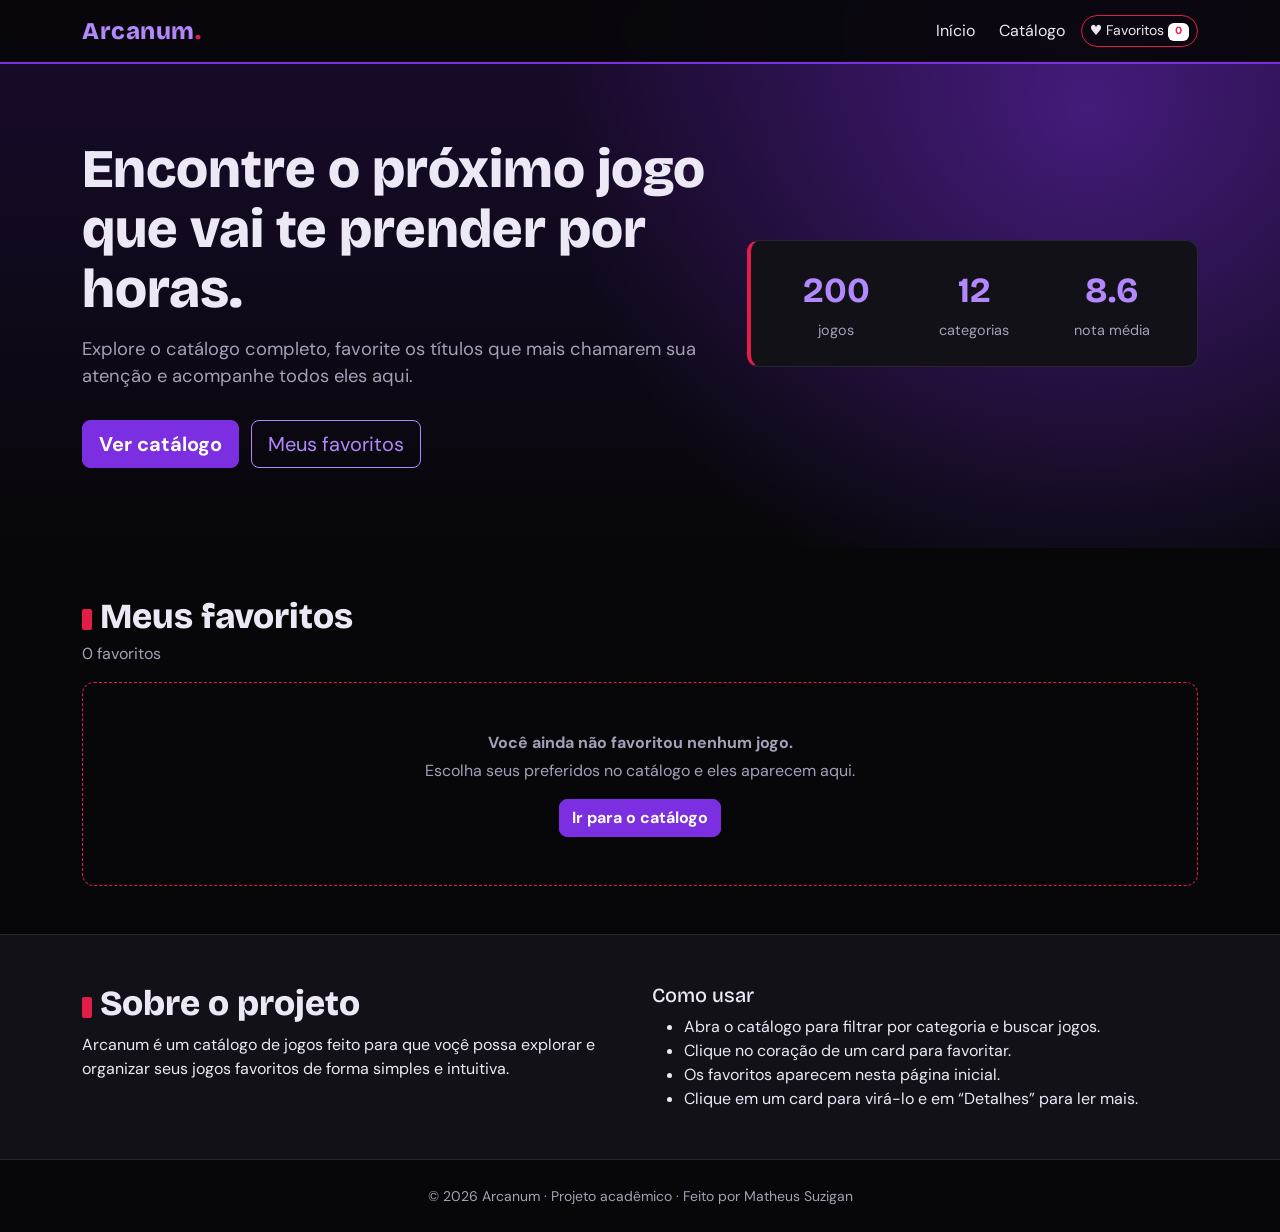
==== index.html @ 26829b12 "atualização 2.4" ====
<!DOCTYPE html>
<html lang="pt-BR">
<head>
  <meta charset="UTF-8">
  <meta name="viewport" content="width=device-width, initial-scale=1">
  <meta name="description" content="Catálogo de jogos com busca, categorias, favoritos e descrições.">
  <title>Arcanum | Catálogo de Jogos</title>
  <link rel="preconnect" href="https://fonts.googleapis.com">
  <link rel="preconnect" href="https://fonts.gstatic.com" crossorigin>
  <link href="https://fonts.googleapis.com/css2?family=Bricolage+Grotesque:wght@500;700;800&family=DM+Sans:wght@400;500;700&display=swap" rel="stylesheet">
  <link href="https://cdn.jsdelivr.net/npm/bootstrap@5.3.3/dist/css/bootstrap.min.css" rel="stylesheet">
  <link rel="stylesheet" href="CSS/style.css">
</head>
<body data-pagina="favoritos">

  <header>
    <nav class="navbar navbar-expand-md navbar-dark fixed-top app-nav" aria-label="Navegação principal">
      <div class="container">
        <a class="navbar-brand" href="#inicio">Arcanum</a>
        <button class="navbar-toggler" type="button" data-bs-toggle="collapse" data-bs-target="#menu"
                aria-controls="menu" aria-expanded="false" aria-label="Abrir menu">
          <span class="navbar-toggler-icon"></span>
        </button>
        <div class="collapse navbar-collapse" id="menu">
          <ul class="navbar-nav ms-auto align-items-md-center gap-md-2">
            <li class="nav-item"><a class="nav-link" href="#inicio">Início</a></li>
            <li class="nav-item"><a class="nav-link" href="catalogo.html">Catálogo</a></li>
            <li class="nav-item">
              <a class="btn btn-sm btn-fav-nav" href="#favoritos">
                ♥ Favoritos <span class="badge" id="contadorFavoritos">0</span>
              </a>
            </li>
          </ul>
        </div>
      </div>
    </nav>
  </header>

  <main>
    <section id="inicio" class="hero">
      <div class="container">
        <div class="row align-items-center g-4">
          <div class="col-lg-7">
            <h1 class="hero-title">Encontre o próximo jogo que vai te prender por horas.</h1>
            <p class="hero-text">Explore o catálogo completo, favorite os títulos que mais chamarem sua atenção e acompanhe todos eles aqui.</p>
            <a href="catalogo.html" class="btn btn-arcanum btn-lg me-2">Ver catálogo</a>
            <a href="#favoritos" class="btn btn-outline-arcanum btn-lg">Meus favoritos</a>
          </div>
          <div class="col-lg-5">
            <div class="hero-stats" aria-label="Resumo do catálogo">
              <div><strong id="statTotal">0</strong><span>jogos</span></div>
              <div><strong id="statCategorias">0</strong><span>categorias</span></div>
              <div><strong id="statNota">0</strong><span>nota média</span></div>
            </div>
          </div>
        </div>
      </div>
    </section>

    <section id="favoritos" class="py-5">
      <div class="container">
        <div class="mb-4">
          <h2 class="section-title mb-1">Meus favoritos</h2>
          <p class="text-muted-arcanum mb-0" id="resultadoInfo" aria-live="polite"></p>
        </div>

        <div class="row g-4" id="listaJogos"></div>

        <div class="estado-vazio d-none" id="estadoVazio">
          <p class="mb-1 fw-bold">Você ainda não favoritou nenhum jogo.</p>
          <p class="mb-3">Escolha seus preferidos no catálogo e eles aparecem aqui.</p>
          <a href="catalogo.html" class="btn btn-arcanum">Ir para o catálogo</a>
        </div>
      </div>
    </section>

    <section id="sobre" class="py-5 sobre">
      <div class="container">
        <div class="row g-4">
          <div class="col-md-6">
            <h2 class="section-title">Sobre o projeto</h2>
            <p>Arcanum é um catálogo de jogos feito para que voçê possa explorar e organizar seus jogos favoritos de forma simples e intuitiva.</p>
          </div>
          <div class="col-md-6">
            <h3 class="h5">Como usar</h3>
            <ul class="mb-0">
              <li>Abra o catálogo para filtrar por categoria e buscar jogos.</li>
              <li>Clique no coração de um card para favoritar.</li>
              <li>Os favoritos aparecem nesta página inicial.</li>
              <li>Clique em um card para virá-lo e em “Detalhes” para ler mais.</li>
            </ul>
          </div>
        </div>
      </div>
    </section>
  </main>

  <footer class="py-4 text-center">
    <small>© 2026 Arcanum · Projeto acadêmico · Feito por Matheus Suzigan</small>
  </footer>

  <div class="modal fade" id="modalJogo" tabindex="-1" aria-labelledby="modalTitulo" aria-hidden="true">
    <div class="modal-dialog modal-dialog-centered modal-lg">
      <div class="modal-content">
        <div class="modal-capa" id="modalCapa"></div>
        <div class="modal-header border-0 pb-0">
          <h2 class="modal-title h4" id="modalTitulo"></h2>
          <button type="button" class="btn-close btn-close-white" data-bs-dismiss="modal" aria-label="Fechar"></button>
        </div>
        <div class="modal-body">
          <div class="d-flex flex-wrap gap-2 mb-3" id="modalTags"></div>
          <p id="modalDescricao"></p>
          <p class="mb-0 text-muted-arcanum" id="modalInfo"></p>
        </div>
        <div class="modal-footer border-0">
          <button type="button" class="btn btn-outline-arcanum" id="modalFavorito"></button>
          <button type="button" class="btn btn-arcanum" data-bs-dismiss="modal">Fechar</button>
        </div>
      </div>
    </div>
  </div>

  <script src="https://cdn.jsdelivr.net/npm/bootstrap@5.3.3/dist/js/bootstrap.bundle.min.js"></script>
  <script src="JS/index.js"></script>
</body>
</html>
---- CSS/style.css ----
:root {
  --roxo-900: #1a0b2e;
  --roxo-700: #3d1a78;
  --roxo-500: #7b2fe0;
  --roxo-300: #b388ff;
  --preto: #070709;
  --grafite: #131118;
  --vermelho: #e11d48;
  --texto: #ece8f5;
  --texto-suave: #a69fb8;
  --borda: #2a2433;
}
 
html { scroll-behavior: smooth; scroll-padding-top: 76px; }
 
body {
  font-family: 'DM Sans', system-ui, sans-serif;
  background: var(--preto);
  color: var(--texto);
}
 
h1, h2, h3, h4, .navbar-brand { font-family: 'Bricolage Grotesque', sans-serif; }
 
.text-muted-arcanum { color: var(--texto-suave); }
 
/* ===== Navegação ===== */
.app-nav {
  background: rgba(7, 7, 9, .92);
  backdrop-filter: blur(8px);
  border-bottom: 2px solid var(--roxo-500);
}
.navbar-brand { font-weight: 800; font-size: 1.5rem; color: var(--roxo-300) !important; letter-spacing: .5px; }
.navbar-brand::after { content: "."; color: var(--vermelho); }
.nav-link { color: var(--texto) !important; }
.nav-link:hover, .nav-link:focus-visible { color: var(--roxo-300) !important; }
 
.btn-fav-nav {
  border: 1px solid var(--vermelho);
  color: var(--texto);
  border-radius: 999px;
}
.btn-fav-nav:hover, .btn-fav-nav[aria-pressed="true"] { background: var(--vermelho); color: #fff; }
.btn-fav-nav .badge { background: #fff; color: var(--vermelho); }
 
/* ===== Hero ===== */
.hero {
  padding: 140px 0 80px;
  background:
    radial-gradient(circle at 85% 20%, rgba(123, 47, 224, .45), transparent 45%),
    linear-gradient(180deg, var(--roxo-900) 0%, var(--preto) 100%);
}
.hero-title { font-weight: 800; font-size: clamp(2rem, 5vw, 3.4rem); line-height: 1.1; margin-bottom: 1rem; }
.hero-text { color: var(--texto-suave); font-size: 1.15rem; max-width: 52ch; margin-bottom: 1.8rem; }
 
.hero-stats {
  display: grid; grid-template-columns: repeat(3, 1fr);
  background: var(--grafite);
  border: 1px solid var(--borda);
  border-left: 4px solid var(--vermelho);
  border-radius: 12px;
  padding: 1.5rem 1rem;
  text-align: center;
}
.hero-stats strong { display: block; font-family: 'Bricolage Grotesque', sans-serif; font-size: 2.2rem; color: var(--roxo-300); }
.hero-stats span { color: var(--texto-suave); font-size: .9rem; }
 
/* ===== Botões ===== */
.btn-arcanum {
  background: var(--roxo-500); border: 1px solid var(--roxo-500);
  color: #fff; font-weight: 700; border-radius: 8px;
}
.btn-arcanum:hover, .btn-arcanum:focus-visible { background: var(--roxo-700); border-color: var(--roxo-300); color: #fff; }
 
.btn-outline-arcanum {
  border: 1px solid var(--roxo-300); color: var(--roxo-300); border-radius: 8px;
}
.btn-outline-arcanum:hover { background: var(--roxo-300); color: var(--preto); }
 
/* ===== Seções ===== */
.section-title { font-weight: 800; font-size: clamp(1.6rem, 3vw, 2.2rem); }
.section-title::before {
  content: ""; display: inline-block; width: 10px; height: 1.1em;
  background: var(--vermelho); margin-right: .5rem; vertical-align: -.15em; border-radius: 2px;
  text-align: center; line-height: 1; font-size: 1.2rem;
}
 
.filtros-busca { min-width: min(100%, 380px); }
.form-control, .form-select {
  background-color: var(--grafite); color: var(--texto);
  border: 1px solid var(--borda);
}
.form-control:focus, .form-select:focus {
  background-color: var(--grafite); color: var(--texto);
  border-color: var(--roxo-500); box-shadow: 0 0 0 .2rem rgba(123, 47, 224, .35);
}
.form-control::placeholder { color: var(--texto-suave); }
 
/* ===== Filtros de categoria ===== */
.chip {
  background: transparent; color: var(--texto);
  border: 1px solid var(--borda); border-radius: 999px;
  padding: .4rem 1rem; font-weight: 500; cursor: pointer;
  transition: background .2s, border-color .2s;
}
.chip:hover { border-color: var(--roxo-300); }
.chip.ativo { background: var(--roxo-500); border-color: var(--roxo-500); color: #fff; }
 
/* ===== Cards ===== */
.game-card {
  background: var(--grafite);
  border: 1px solid var(--borda);
  border-radius: 14px;
  overflow: hidden;
  height: 100%;
  display: flex; flex-direction: column;
  transition: border-color .25s;
}
.game-card:hover { border-color: var(--roxo-500); }
 
.game-capa {
  height: 150px; position: relative;
  display: flex; align-items: flex-end; padding: .9rem;
  font-family: 'Bricolage Grotesque', sans-serif; font-weight: 800; font-size: 1.5rem; line-height: 1.05;
  color: #fff; text-shadow: 0 2px 8px rgba(0, 0, 0, .6);
}
.game-nota {
  position: absolute; top: .7rem; left: .7rem;
  background: var(--preto); color: #fff; border-left: 3px solid var(--vermelho);
  padding: .15rem .55rem; font-weight: 700; font-size: .85rem; border-radius: 4px;
}
.btn-coracao {
  position: absolute; top: .5rem; right: .5rem;
  width: 40px; height: 40px; border-radius: 50%;
  background: rgba(7, 7, 9, .75); border: 1px solid var(--borda);
  color: #fff; font-size: 1.2rem; line-height: 1;
  transition: transform .15s, background .2s;
}
.btn-coracao:hover { transform: scale(1.12); }
.btn-coracao.ativo { background: var(--vermelho); border-color: var(--vermelho); }
 
.game-body { padding: 1rem; display: flex; flex-direction: column; flex: 1; }
.game-titulo { font-size: 1.15rem; font-weight: 700; margin-bottom: .4rem; }
.game-desc {
  color: var(--texto-suave); font-size: .92rem; margin-bottom: 1rem;
  display: -webkit-box; line-clamp: 3; -webkit-line-clamp: 3; -webkit-box-orient: vertical; overflow: hidden;
}
.game-body .btn { margin-top: auto; }
 
.tag {
  display: inline-block; padding: .15rem .6rem; border-radius: 999px;
  background: var(--roxo-900); color: var(--roxo-300);
  border: 1px solid var(--roxo-700); font-size: .8rem;
}
.tag-vermelha { background: rgba(225, 29, 72, .12); color: #ff7a93; border-color: var(--vermelho); }
 
.estado-vazio {
  text-align: center; padding: 3rem 1rem; margin-top: 1rem;
  border: 1px dashed var(--vermelho); border-radius: 12px; color: var(--texto-suave);
}
 
/* ===== Sobre / Rodapé ===== */
.sobre { background: var(--grafite); border-top: 1px solid var(--borda); border-bottom: 1px solid var(--borda); }
footer { color: var(--texto-suave); }
 
/* ===== Modal ===== */
.modal-content { background: var(--grafite); color: var(--texto); border: 1px solid var(--roxo-500); border-radius: 14px; overflow: hidden; }
.modal-capa { height: 120px; }
 
/* ===== Acessibilidade ===== */
:focus-visible { outline: 3px solid var(--roxo-300); outline-offset: 2px; }
@media (prefers-reduced-motion: reduce) {
  * { transition: none !important; scroll-behavior: auto !important; }
}
 
/* ===== Card interativo (flip) ===== */
.flip-card {
  height: 400px; perspective: 1100px; cursor: pointer; border-radius: 14px;
  transition: transform .25s, box-shadow .25s;
}
.flip-card:hover { transform: translateY(-6px); box-shadow: 0 10px 30px rgba(123, 47, 224, .35); }
.flip-inner {
  position: relative; width: 100%; height: 100%;
  transition: transform .6s; transform-style: preserve-3d;
}
.flip-card.virado .flip-inner { transform: rotateY(180deg); }
 
.flip-face {
  position: absolute; inset: 0;
  backface-visibility: hidden; -webkit-backface-visibility: hidden;
  transition: visibility 0s .3s, border-color .25s;
}
.flip-front .game-capa { height: 210px; }
.flip-back {
  transform: rotateY(180deg); visibility: hidden;
  padding: 1.2rem; display: flex; flex-direction: column;
  background: linear-gradient(160deg, var(--c1, var(--roxo-900)) -40%, var(--grafite) 55%);
  border-top: 4px solid var(--vermelho);
}
.flip-card.virado .flip-back { visibility: visible; }
.flip-card.virado .flip-front { visibility: hidden; }
 
.dica-virar { color: var(--texto-suave); font-size: .85rem; }
.estrelas { color: var(--vermelho); letter-spacing: 2px; margin-bottom: .6rem; }
.verso-desc { font-size: .92rem; flex: 1; overflow: auto; }
.verso-info { font-size: .85rem; color: var(--texto-suave); }
.btn-outline-arcanum.ativo-fav { background: var(--vermelho); border-color: var(--vermelho); color: #fff; }
 
/* ===== Página só do catálogo ===== */
.pagina-catalogo { padding-top: 100px; }
.cabecalho-catalogo {
  padding: 2rem 0 1.5rem; margin-bottom: 1rem;
  background: radial-gradient(circle at 90% 0%, rgba(123, 47, 224, .35), transparent 50%);
  border-bottom: 1px solid var(--borda);
}
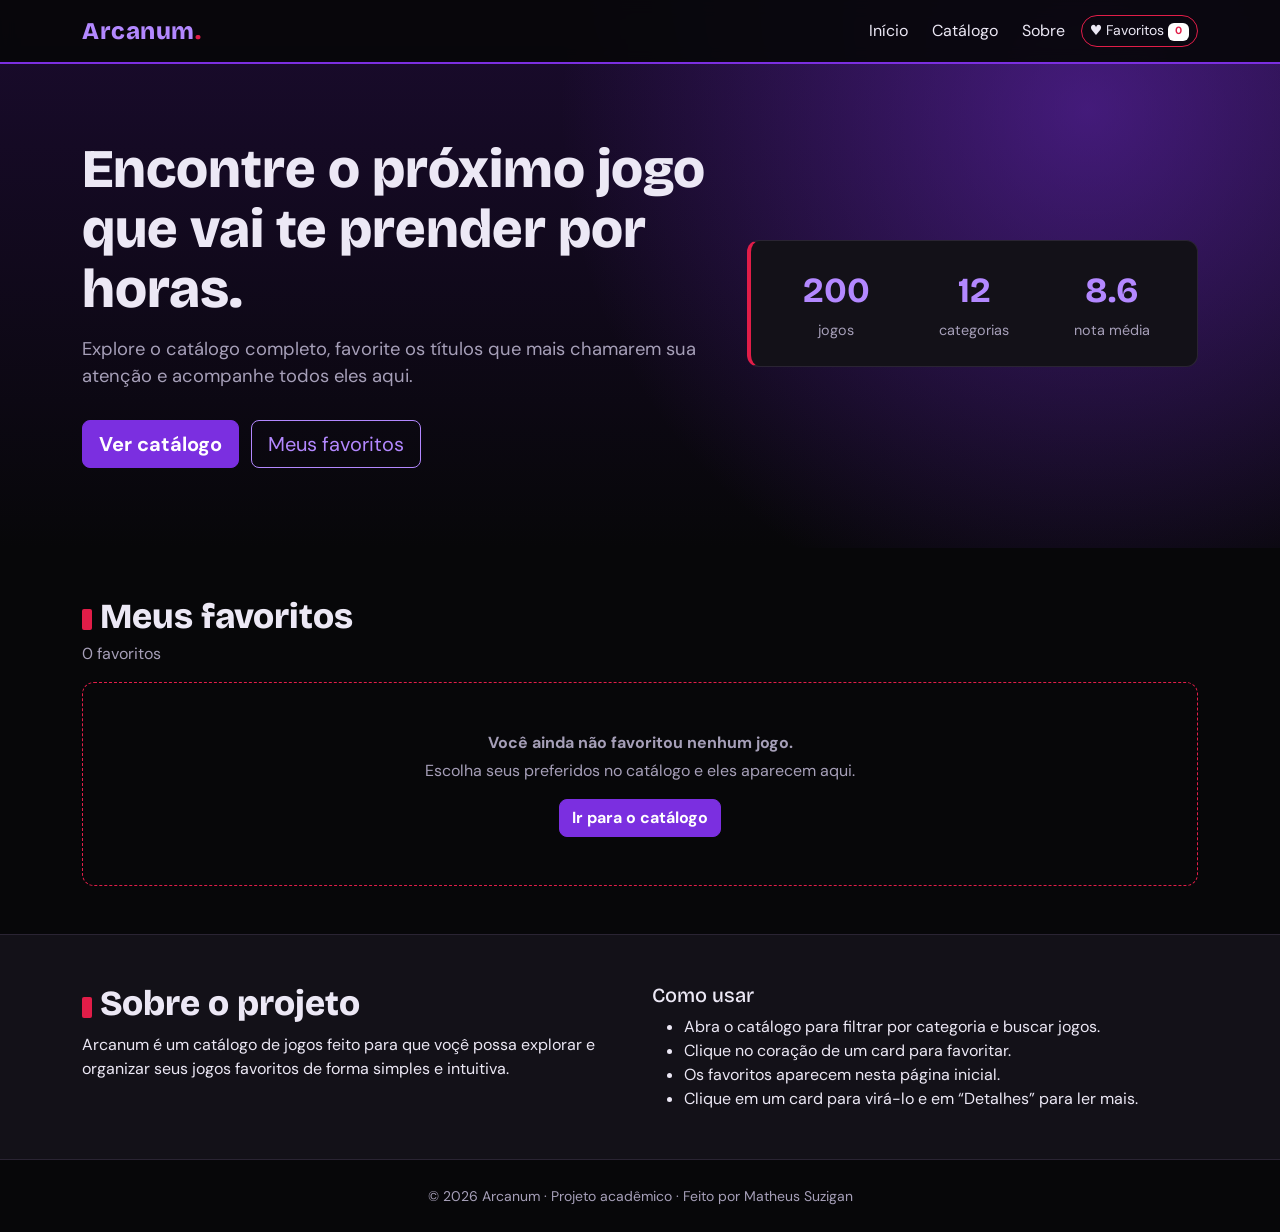
==== commit 8f7ce818: "2.atualização 2.2" ====
--- a/index.html
+++ b/index.html
@@ -25,6 +25,7 @@
           <ul class="navbar-nav ms-auto align-items-md-center gap-md-2">
             <li class="nav-item"><a class="nav-link" href="#inicio">Início</a></li>
             <li class="nav-item"><a class="nav-link" href="catalogo.html">Catálogo</a></li>
+            <li class="nav-item"><a class="nav-link" href="#sobre">Sobre</a></li>
             <li class="nav-item">
               <a class="btn btn-sm btn-fav-nav" href="#favoritos">
                 ♥ Favoritos <span class="badge" id="contadorFavoritos">0</span>
--- a/CSS/style.css
+++ b/CSS/style.css
@@ -23,7 +23,6 @@
  
 .text-muted-arcanum { color: var(--texto-suave); }
  
-/* ===== Navegação ===== */
 .app-nav {
   background: rgba(7, 7, 9, .92);
   backdrop-filter: blur(8px);
@@ -42,7 +41,6 @@
 .btn-fav-nav:hover, .btn-fav-nav[aria-pressed="true"] { background: var(--vermelho); color: #fff; }
 .btn-fav-nav .badge { background: #fff; color: var(--vermelho); }
  
-/* ===== Hero ===== */
 .hero {
   padding: 140px 0 80px;
   background:
@@ -63,8 +61,7 @@
 }
 .hero-stats strong { display: block; font-family: 'Bricolage Grotesque', sans-serif; font-size: 2.2rem; color: var(--roxo-300); }
 .hero-stats span { color: var(--texto-suave); font-size: .9rem; }
- 
-/* ===== Botões ===== */
+
 .btn-arcanum {
   background: var(--roxo-500); border: 1px solid var(--roxo-500);
   color: #fff; font-weight: 700; border-radius: 8px;
@@ -76,7 +73,6 @@
 }
 .btn-outline-arcanum:hover { background: var(--roxo-300); color: var(--preto); }
  
-/* ===== Seções ===== */
 .section-title { font-weight: 800; font-size: clamp(1.6rem, 3vw, 2.2rem); }
 .section-title::before {
   content: ""; display: inline-block; width: 10px; height: 1.1em;
@@ -95,7 +91,6 @@
 }
 .form-control::placeholder { color: var(--texto-suave); }
  
-/* ===== Filtros de categoria ===== */
 .chip {
   background: transparent; color: var(--texto);
   border: 1px solid var(--borda); border-radius: 999px;
@@ -105,7 +100,6 @@
 .chip:hover { border-color: var(--roxo-300); }
 .chip.ativo { background: var(--roxo-500); border-color: var(--roxo-500); color: #fff; }
  
-/* ===== Cards ===== */
 .game-card {
   background: var(--grafite);
   border: 1px solid var(--borda);
@@ -158,21 +152,17 @@
   border: 1px dashed var(--vermelho); border-radius: 12px; color: var(--texto-suave);
 }
  
-/* ===== Sobre / Rodapé ===== */
 .sobre { background: var(--grafite); border-top: 1px solid var(--borda); border-bottom: 1px solid var(--borda); }
 footer { color: var(--texto-suave); }
  
-/* ===== Modal ===== */
 .modal-content { background: var(--grafite); color: var(--texto); border: 1px solid var(--roxo-500); border-radius: 14px; overflow: hidden; }
 .modal-capa { height: 120px; }
  
-/* ===== Acessibilidade ===== */
 :focus-visible { outline: 3px solid var(--roxo-300); outline-offset: 2px; }
 @media (prefers-reduced-motion: reduce) {
   * { transition: none !important; scroll-behavior: auto !important; }
 }
- 
-/* ===== Card interativo (flip) ===== */
+
 .flip-card {
   height: 400px; perspective: 1100px; cursor: pointer; border-radius: 14px;
   transition: transform .25s, box-shadow .25s;
@@ -180,36 +170,39 @@
 .flip-card:hover { transform: translateY(-6px); box-shadow: 0 10px 30px rgba(123, 47, 224, .35); }
 .flip-inner {
   position: relative; width: 100%; height: 100%;
-  transition: transform .6s; transform-style: preserve-3d;
+  transition: transform .75s cubic-bezier(.2, .8, .2, 1);
+  transform-style: preserve-3d;
+  will-change: transform;
 }
 .flip-card.virado .flip-inner { transform: rotateY(180deg); }
- 
+
 .flip-face {
   position: absolute; inset: 0;
   backface-visibility: hidden; -webkit-backface-visibility: hidden;
-  transition: visibility 0s .3s, border-color .25s;
+  transition: opacity .2s ease, transform .2s ease;
+}
+.flip-front {
+  opacity: 1;
 }
 .flip-front .game-capa { height: 210px; }
 .flip-back {
-  transform: rotateY(180deg); visibility: hidden;
+  transform: rotateY(180deg); opacity: 0;
   padding: 1.2rem; display: flex; flex-direction: column;
   background: linear-gradient(160deg, var(--c1, var(--roxo-900)) -40%, var(--grafite) 55%);
   border-top: 4px solid var(--vermelho);
 }
-.flip-card.virado .flip-back { visibility: visible; }
-.flip-card.virado .flip-front { visibility: hidden; }
- 
+.flip-card.virado .flip-front { opacity: 0; }
+.flip-card.virado .flip-back { opacity: 1; }
+
 .dica-virar { color: var(--texto-suave); font-size: .85rem; }
 .estrelas { color: var(--vermelho); letter-spacing: 2px; margin-bottom: .6rem; }
 .verso-desc { font-size: .92rem; flex: 1; overflow: auto; }
 .verso-info { font-size: .85rem; color: var(--texto-suave); }
 .btn-outline-arcanum.ativo-fav { background: var(--vermelho); border-color: var(--vermelho); color: #fff; }
  
-/* ===== Página só do catálogo ===== */
 .pagina-catalogo { padding-top: 100px; }
 .cabecalho-catalogo {
   padding: 2rem 0 1.5rem; margin-bottom: 1rem;
   background: radial-gradient(circle at 90% 0%, rgba(123, 47, 224, .35), transparent 50%);
   border-bottom: 1px solid var(--borda);
 }
- 
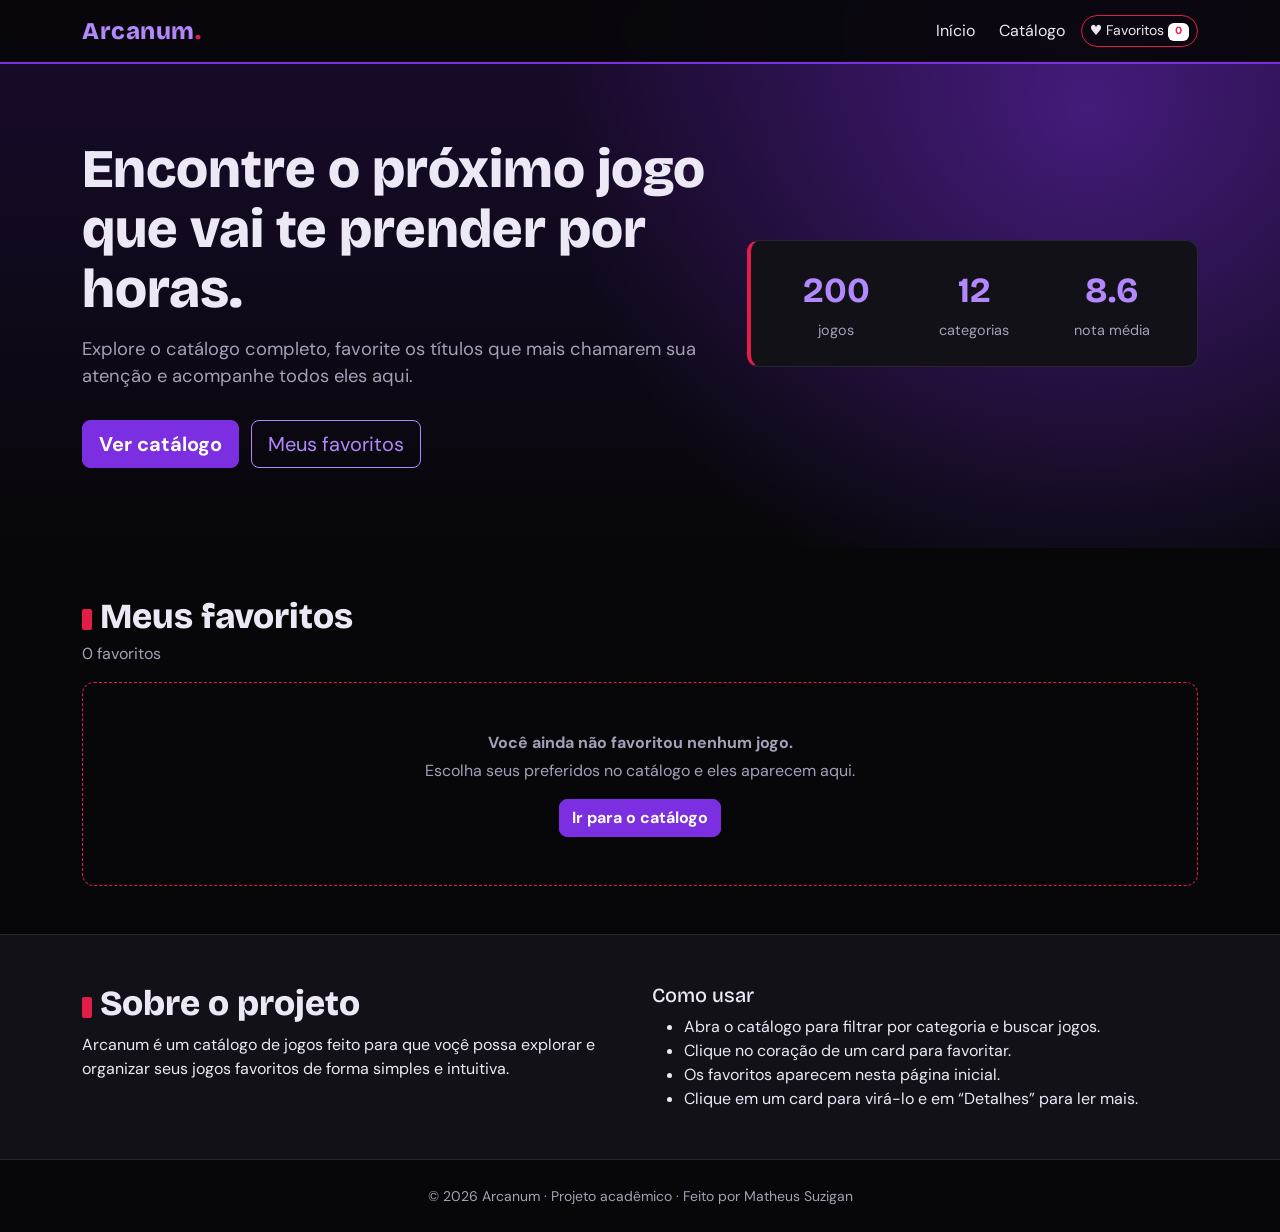
==== commit e0dfbd0b: "Merge branch 'main' of https://github.com/MTSS-141210/catalogo-de-jogos # Conflicts: #	JS/catalogo.j" ====
--- a/index.html
+++ b/index.html
@@ -25,7 +25,6 @@
           <ul class="navbar-nav ms-auto align-items-md-center gap-md-2">
             <li class="nav-item"><a class="nav-link" href="#inicio">Início</a></li>
             <li class="nav-item"><a class="nav-link" href="catalogo.html">Catálogo</a></li>
-            <li class="nav-item"><a class="nav-link" href="#sobre">Sobre</a></li>
             <li class="nav-item">
               <a class="btn btn-sm btn-fav-nav" href="#favoritos">
                 ♥ Favoritos <span class="badge" id="contadorFavoritos">0</span>
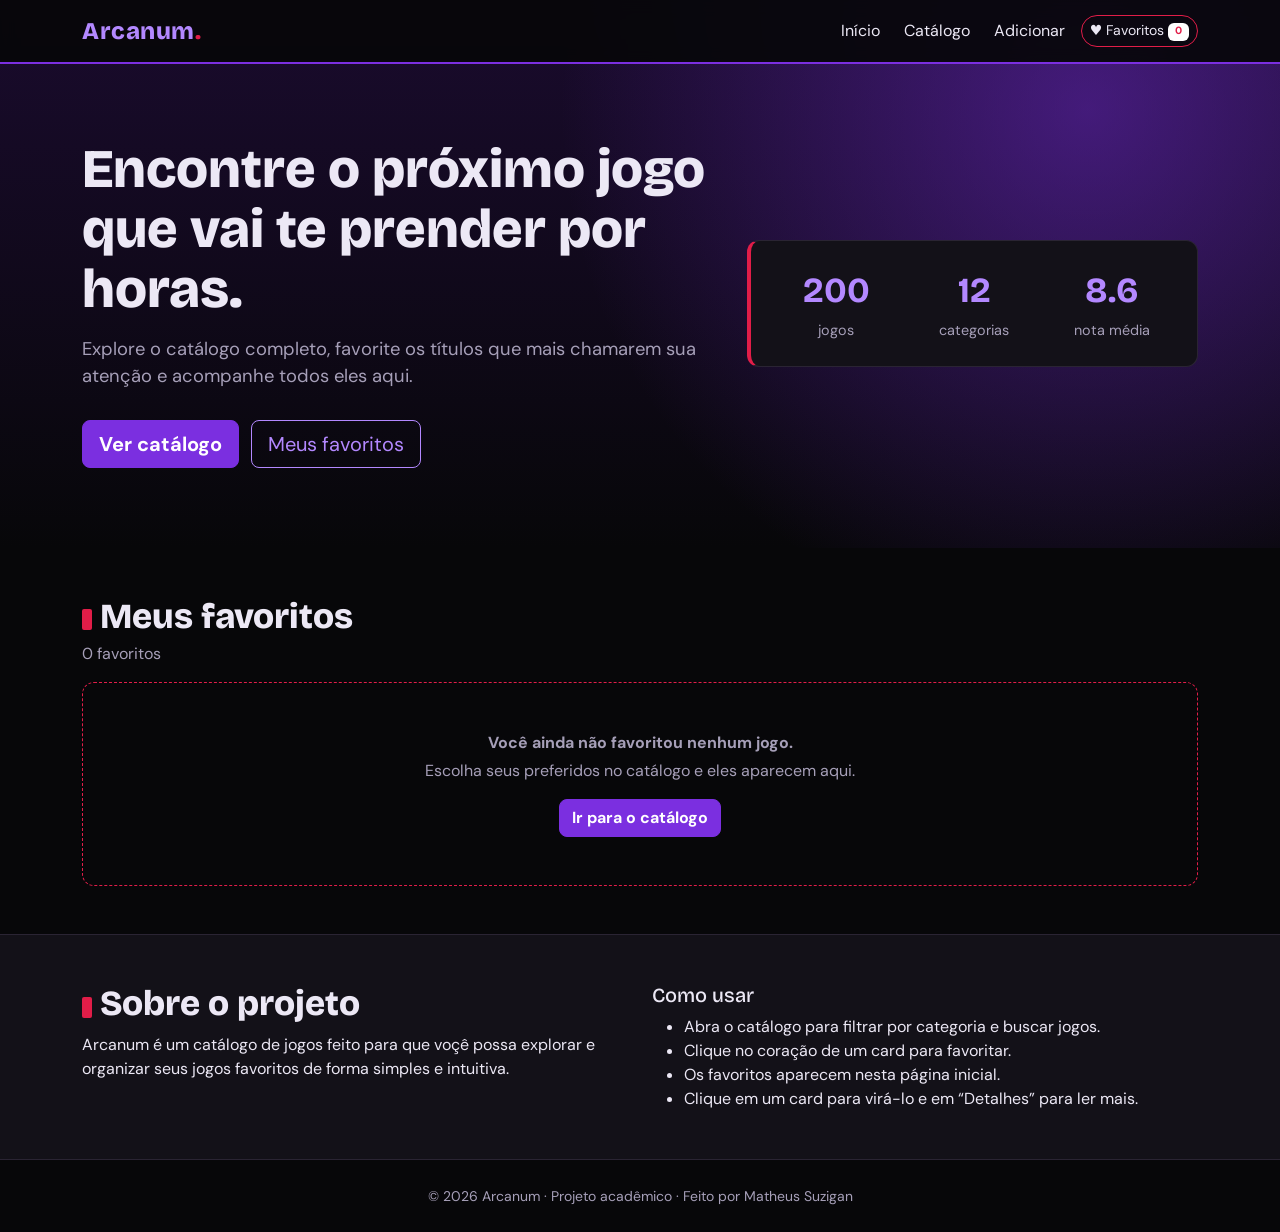
==== commit 14330023: "ATUALIZAÇÃO 2.6" ====
--- a/index.html
+++ b/index.html
@@ -25,6 +25,7 @@
           <ul class="navbar-nav ms-auto align-items-md-center gap-md-2">
             <li class="nav-item"><a class="nav-link" href="#inicio">Início</a></li>
             <li class="nav-item"><a class="nav-link" href="catalogo.html">Catálogo</a></li>
+            <li class="nav-item"><a class="nav-link" href="adicionar.html">Adicionar</a></li>
             <li class="nav-item">
               <a class="btn btn-sm btn-fav-nav" href="#favoritos">
                 ♥ Favoritos <span class="badge" id="contadorFavoritos">0</span>
--- a/CSS/style.css
+++ b/CSS/style.css
@@ -206,3 +206,59 @@
   background: radial-gradient(circle at 90% 0%, rgba(123, 47, 224, .35), transparent 50%);
   border-bottom: 1px solid var(--borda);
 }
+
+.form-label { font-weight: 500; }
+.campo-ajuda { color: var(--texto-suave); font-size: .85rem; }
+textarea.form-control { resize: vertical; }
+
+.form-control.is-invalid, .form-select.is-invalid { border-color: var(--vermelho); }
+.invalid-feedback { color: #ff7a93; }
+
+.form-range::-webkit-slider-thumb { background: var(--roxo-500); }
+.form-range::-moz-range-thumb { background: var(--roxo-500); }
+.form-range:focus::-webkit-slider-thumb { box-shadow: 0 0 0 .2rem rgba(123, 47, 224, .35); }
+
+.fieldset-cores {
+  border: 1px solid var(--borda); border-radius: 12px;
+  padding: 1rem 1.1rem; background: var(--grafite);
+}
+.fieldset-cores legend { float: none; width: auto; padding: 0 .4rem; margin-bottom: 0; font-size: 1rem; }
+
+.seletor-cor { display: flex; align-items: center; gap: .6rem; }
+.seletor-cor label { font-size: .9rem; color: var(--texto-suave); }
+.seletor-cor input[type="color"] {
+  width: 56px; height: 40px; padding: 2px; cursor: pointer;
+  background: var(--preto); border: 1px solid var(--borda); border-radius: 8px;
+}
+
+.preset {
+  width: 44px; height: 32px; border-radius: 8px; cursor: pointer;
+  border: 2px solid var(--borda);
+  transition: border-color .15s, transform .15s;
+}
+.preset:hover { transform: scale(1.08); }
+.preset[aria-pressed="true"] { border-color: #fff; }
+
+.preview-sticky { position: sticky; top: 96px; }
+.preview-card { height: auto; }
+.preview-card .game-capa { height: 200px; }
+.preview-card .game-body { min-height: 130px; }
+
+.lista-salvos { display: grid; gap: .75rem; }
+.item-salvo {
+  display: flex; align-items: center; gap: 1rem; flex-wrap: wrap;
+  background: var(--grafite); border: 1px solid var(--borda);
+  border-radius: 12px; padding: .75rem 1rem;
+}
+.item-salvo .amostra { width: 48px; height: 48px; border-radius: 10px; flex: none; }
+.item-salvo .info { flex: 1; min-width: 160px; }
+.item-salvo .info strong { display: block; font-family: 'Bricolage Grotesque', sans-serif; }
+.item-salvo .info span { color: var(--texto-suave); font-size: .88rem; }
+.btn-remover { border: 1px solid var(--vermelho); color: #ff7a93; background: transparent; border-radius: 8px; }
+.btn-remover:hover, .btn-remover:focus-visible { background: var(--vermelho); color: #fff; }
+
+.alert-arcanum-ok, .alert-arcanum-erro {
+  border-radius: 10px; padding: .75rem 1rem; border: 1px solid;
+}
+.alert-arcanum-ok { background: rgba(123, 47, 224, .15); border-color: var(--roxo-500); color: var(--roxo-300); }
+.alert-arcanum-erro { background: rgba(225, 29, 72, .12); border-color: var(--vermelho); color: #ff7a93; }
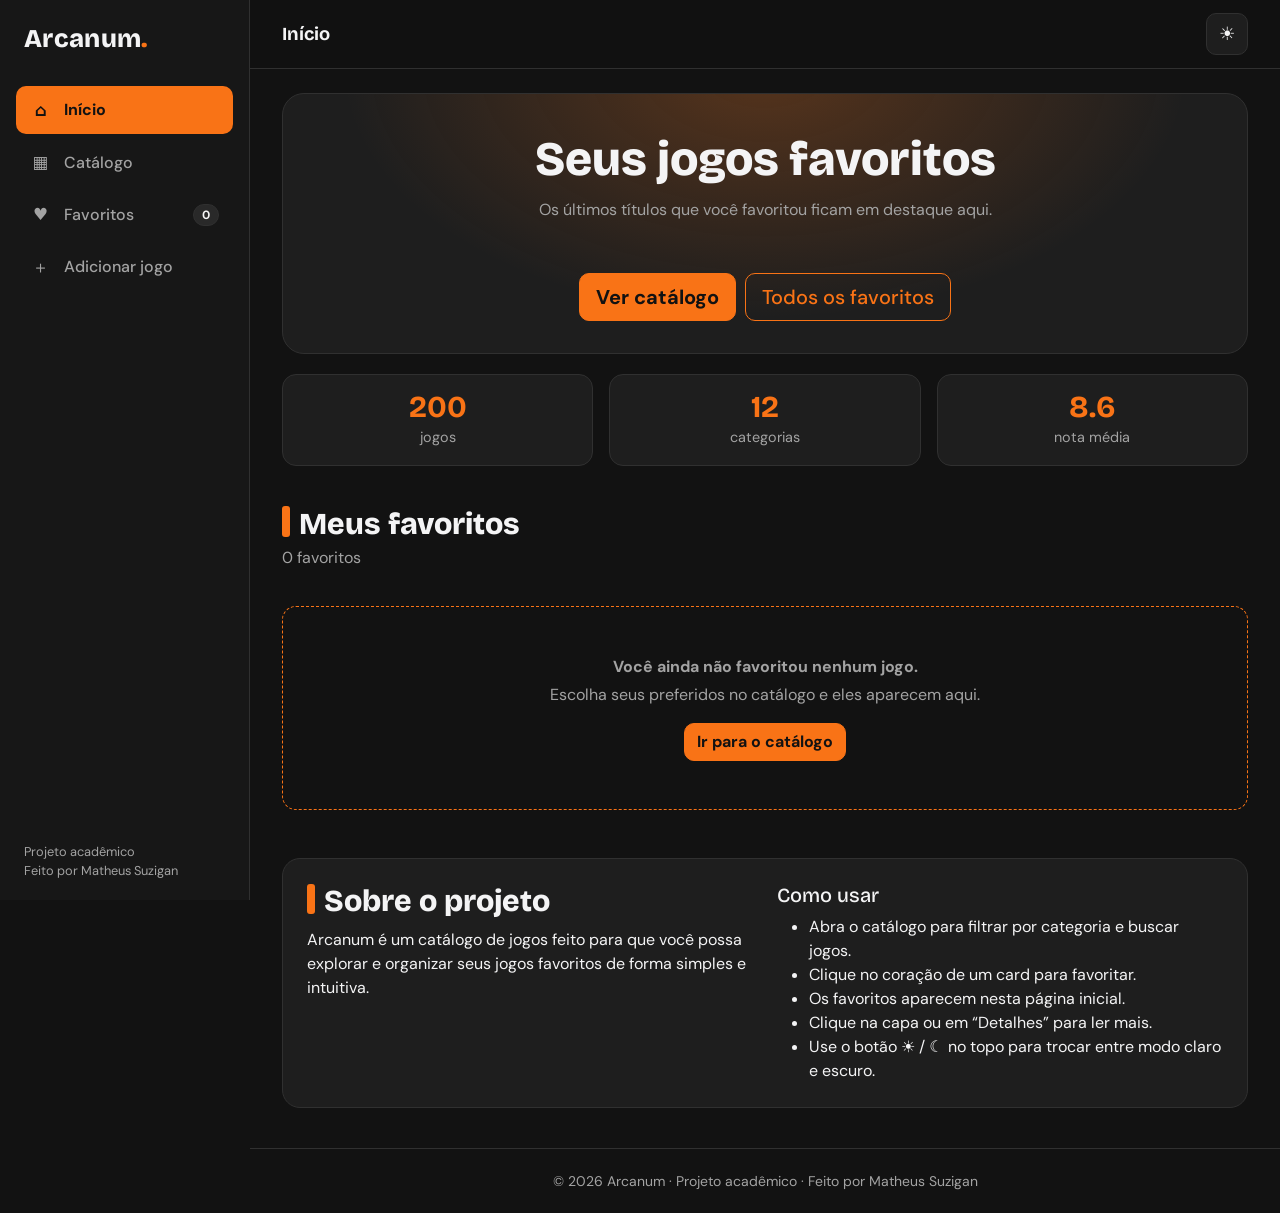
==== commit 6fb5c6ea: "atualização 2.7" ====
--- a/index.html
+++ b/index.html
@@ -1,5 +1,6 @@
 <!DOCTYPE html>
-<html lang="pt-BR">
+<html lang="pt-BR" data-bs-theme="dark">
+
 <head>
   <meta charset="UTF-8">
   <meta name="viewport" content="width=device-width, initial-scale=1">
@@ -7,115 +8,123 @@
   <title>Arcanum | Catálogo de Jogos</title>
   <link rel="preconnect" href="https://fonts.googleapis.com">
   <link rel="preconnect" href="https://fonts.gstatic.com" crossorigin>
-  <link href="https://fonts.googleapis.com/css2?family=Bricolage+Grotesque:wght@500;700;800&family=DM+Sans:wght@400;500;700&display=swap" rel="stylesheet">
+  <link
+    href="https://fonts.googleapis.com/css2?family=Bricolage+Grotesque:wght@500;700;800&family=DM+Sans:wght@400;500;700&display=swap"
+    rel="stylesheet">
   <link href="https://cdn.jsdelivr.net/npm/bootstrap@5.3.3/dist/css/bootstrap.min.css" rel="stylesheet">
   <link rel="stylesheet" href="CSS/style.css">
+  <script src="JS/tema.js"></script>
 </head>
+
 <body data-pagina="favoritos">
 
-  <header>
-    <nav class="navbar navbar-expand-md navbar-dark fixed-top app-nav" aria-label="Navegação principal">
-      <div class="container">
-        <a class="navbar-brand" href="#inicio">Arcanum</a>
-        <button class="navbar-toggler" type="button" data-bs-toggle="collapse" data-bs-target="#menu"
-                aria-controls="menu" aria-expanded="false" aria-label="Abrir menu">
-          <span class="navbar-toggler-icon"></span>
-        </button>
-        <div class="collapse navbar-collapse" id="menu">
-          <ul class="navbar-nav ms-auto align-items-md-center gap-md-2">
-            <li class="nav-item"><a class="nav-link" href="#inicio">Início</a></li>
-            <li class="nav-item"><a class="nav-link" href="catalogo.html">Catálogo</a></li>
-            <li class="nav-item"><a class="nav-link" href="adicionar.html">Adicionar</a></li>
-            <li class="nav-item">
-              <a class="btn btn-sm btn-fav-nav" href="#favoritos">
-                ♥ Favoritos <span class="badge" id="contadorFavoritos">0</span>
-              </a>
-            </li>
-          </ul>
+  <div class="app">
+
+    <aside class="sidebar offcanvas-lg offcanvas-start" tabindex="-1" id="menu" aria-label="Navegação principal">
+      <div class="sidebar-marca">
+        <a class="marca" href="index.html">Arcanum<span>.</span></a>
+        <button type="button" class="btn-close d-lg-none" data-bs-dismiss="offcanvas" data-bs-target="#menu"
+          aria-label="Fechar menu"></button>
+      </div>
+      <nav class="nav-app">
+        <a class="ativo" href="index.html" aria-current="page"><span class="ico" aria-hidden="true">⌂</span>Início</a>
+        <a href="catalogo.html"><span class="ico" aria-hidden="true">▦</span>Catálogo</a>
+        <a href="#favoritos"><span class="ico" aria-hidden="true">♥</span>Favoritos <span class="badge rounded-pill"
+            id="contadorFavoritos">0</span></a>
+        <a href="adicionar.html"><span class="ico" aria-hidden="true">＋</span>Adicionar jogo</a>
+      </nav>
+      <div class="sidebar-rodape">Projeto acadêmico<br>Feito por Matheus Suzigan</div>
+    </aside>
+
+    <div class="conteudo">
+      <header class="topbar">
+        <button type="button" class="btn-icone d-lg-none" data-bs-toggle="offcanvas" data-bs-target="#menu"
+          aria-controls="menu" aria-label="Abrir menu">☰</button>
+        <h1>Início</h1>
+        <span class="espaco"></span>
+        <button type="button" class="btn-icone" id="btnTema" aria-label="Ativar modo claro"><span class="tema-icone"
+            aria-hidden="true">☀</span></button>
+      </header>
+
+      <main>
+        <section id="inicio" class="hero-fav" aria-labelledby="fanTitulo">
+          <h2 class="hero-title" id="fanTitulo">Seus jogos favoritos</h2>
+          <p class="hero-sub">Os últimos títulos que você favoritou ficam em destaque aqui.</p>
+          <div class="fan" id="fanFavoritos"></div>
+          <p class="fan-legenda" id="fanLegenda" aria-live="polite"></p>
+          <div class="hero-acoes">
+            <a href="catalogo.html" class="btn btn-arcanum btn-lg">Ver catálogo</a>
+            <a href="#favoritos" class="btn btn-outline-arcanum btn-lg">Todos os favoritos</a>
+          </div>
+        </section>
+
+        <div class="stats" aria-label="Resumo do catálogo">
+          <div class="stat"><strong id="statTotal">0</strong><span>jogos</span></div>
+          <div class="stat"><strong id="statCategorias">0</strong><span>categorias</span></div>
+          <div class="stat"><strong id="statNota">0</strong><span>nota média</span></div>
         </div>
-      </div>
-    </nav>
-  </header>
 
-  <main>
-    <section id="inicio" class="hero">
-      <div class="container">
-        <div class="row align-items-center g-4">
-          <div class="col-lg-7">
-            <h1 class="hero-title">Encontre o próximo jogo que vai te prender por horas.</h1>
-            <p class="hero-text">Explore o catálogo completo, favorite os títulos que mais chamarem sua atenção e acompanhe todos eles aqui.</p>
-            <a href="catalogo.html" class="btn btn-arcanum btn-lg me-2">Ver catálogo</a>
-            <a href="#favoritos" class="btn btn-outline-arcanum btn-lg">Meus favoritos</a>
+        <section id="favoritos" aria-labelledby="tituloFavoritos">
+          <div class="cabecalho-pagina">
+            <h2 class="section-title mb-1" id="tituloFavoritos">Meus favoritos</h2>
+            <p class="text-muted-arcanum mb-0" id="resultadoInfo" aria-live="polite"></p>
           </div>
-          <div class="col-lg-5">
-            <div class="hero-stats" aria-label="Resumo do catálogo">
-              <div><strong id="statTotal">0</strong><span>jogos</span></div>
-              <div><strong id="statCategorias">0</strong><span>categorias</span></div>
-              <div><strong id="statNota">0</strong><span>nota média</span></div>
+
+          <div class="grade-jogos" id="listaJogos"></div>
+
+          <div class="estado-vazio d-none" id="estadoVazio">
+            <p class="mb-1 fw-bold">Você ainda não favoritou nenhum jogo.</p>
+            <p class="mb-3">Escolha seus preferidos no catálogo e eles aparecem aqui.</p>
+            <a href="catalogo.html" class="btn btn-arcanum">Ir para o catálogo</a>
+          </div>
+        </section>
+
+        <section id="sobre" class="sobre">
+          <div class="row g-4">
+            <div class="col-md-6">
+              <h2 class="section-title">Sobre o projeto</h2>
+              <p class="mb-0">Arcanum é um catálogo de jogos feito para que você possa explorar e organizar seus jogos
+                favoritos de forma simples e intuitiva.</p>
+            </div>
+            <div class="col-md-6">
+              <h3 class="h5">Como usar</h3>
+              <ul class="mb-0">
+                <li>Abra o catálogo para filtrar por categoria e buscar jogos.</li>
+                <li>Clique no coração de um card para favoritar.</li>
+                <li>Os favoritos aparecem nesta página inicial.</li>
+                <li>Clique na capa ou em “Detalhes” para ler mais.</li>
+                <li>Use o botão ☀ / ☾ no topo para trocar entre modo claro e escuro.</li>
+              </ul>
             </div>
           </div>
-        </div>
-      </div>
-    </section>
+        </section>
+      </main>
 
-    <section id="favoritos" class="py-5">
-      <div class="container">
-        <div class="mb-4">
-          <h2 class="section-title mb-1">Meus favoritos</h2>
-          <p class="text-muted-arcanum mb-0" id="resultadoInfo" aria-live="polite"></p>
-        </div>
-
-        <div class="row g-4" id="listaJogos"></div>
-
-        <div class="estado-vazio d-none" id="estadoVazio">
-          <p class="mb-1 fw-bold">Você ainda não favoritou nenhum jogo.</p>
-          <p class="mb-3">Escolha seus preferidos no catálogo e eles aparecem aqui.</p>
-          <a href="catalogo.html" class="btn btn-arcanum">Ir para o catálogo</a>
-        </div>
-      </div>
-    </section>
-
-    <section id="sobre" class="py-5 sobre">
-      <div class="container">
-        <div class="row g-4">
-          <div class="col-md-6">
-            <h2 class="section-title">Sobre o projeto</h2>
-            <p>Arcanum é um catálogo de jogos feito para que voçê possa explorar e organizar seus jogos favoritos de forma simples e intuitiva.</p>
-          </div>
-          <div class="col-md-6">
-            <h3 class="h5">Como usar</h3>
-            <ul class="mb-0">
-              <li>Abra o catálogo para filtrar por categoria e buscar jogos.</li>
-              <li>Clique no coração de um card para favoritar.</li>
-              <li>Os favoritos aparecem nesta página inicial.</li>
-              <li>Clique em um card para virá-lo e em “Detalhes” para ler mais.</li>
-            </ul>
-          </div>
-        </div>
-      </div>
-    </section>
-  </main>
-
-  <footer class="py-4 text-center">
-    <small>© 2026 Arcanum · Projeto acadêmico · Feito por Matheus Suzigan</small>
-  </footer>
+      <footer class="rodape">
+        <small>© 2026 Arcanum · Projeto acadêmico · Feito por Matheus Suzigan</small>
+      </footer>
+    </div>
+  </div>
 
   <div class="modal fade" id="modalJogo" tabindex="-1" aria-labelledby="modalTitulo" aria-hidden="true">
     <div class="modal-dialog modal-dialog-centered modal-lg">
       <div class="modal-content">
-        <div class="modal-capa" id="modalCapa"></div>
-        <div class="modal-header border-0 pb-0">
-          <h2 class="modal-title h4" id="modalTitulo"></h2>
-          <button type="button" class="btn-close btn-close-white" data-bs-dismiss="modal" aria-label="Fechar"></button>
-        </div>
-        <div class="modal-body">
-          <div class="d-flex flex-wrap gap-2 mb-3" id="modalTags"></div>
-          <p id="modalDescricao"></p>
-          <p class="mb-0 text-muted-arcanum" id="modalInfo"></p>
-        </div>
-        <div class="modal-footer border-0">
-          <button type="button" class="btn btn-outline-arcanum" id="modalFavorito"></button>
-          <button type="button" class="btn btn-arcanum" data-bs-dismiss="modal">Fechar</button>
+        <button type="button" class="btn-close" data-bs-dismiss="modal" aria-label="Fechar"></button>
+        <div class="row g-0">
+          <div class="col-md-5 modal-capa-col">
+            <div class="capa modal-capa" id="modalCapa"></div>
+          </div>
+          <div class="col-md-7 p-4 d-flex flex-column">
+            <h2 class="h3 pe-4" id="modalTitulo"></h2>
+            <div class="tags mb-3" id="modalTags"></div>
+            <p class="estrelas mb-3" id="modalEstrelas"></p>
+            <p id="modalDescricao"></p>
+            <p class="text-muted-arcanum" id="modalInfo"></p>
+            <div class="d-flex flex-wrap gap-2 mt-auto pt-3">
+              <button type="button" class="btn btn-outline-arcanum" id="modalFavorito"></button>
+              <button type="button" class="btn btn-arcanum" data-bs-dismiss="modal">Fechar</button>
+            </div>
+          </div>
         </div>
       </div>
     </div>
@@ -123,5 +132,7 @@
 
   <script src="https://cdn.jsdelivr.net/npm/bootstrap@5.3.3/dist/js/bootstrap.bundle.min.js"></script>
   <script src="JS/index.js"></script>
+  <script src="JS/app.js"></script>
 </body>
+
 </html>
--- a/CSS/style.css
+++ b/CSS/style.css
@@ -1,264 +1,907 @@
-:root {
-  --roxo-900: #1a0b2e;
-  --roxo-700: #3d1a78;
-  --roxo-500: #7b2fe0;
-  --roxo-300: #b388ff;
-  --preto: #070709;
-  --grafite: #131118;
-  --vermelho: #e11d48;
-  --texto: #ece8f5;
-  --texto-suave: #a69fb8;
-  --borda: #2a2433;
-}
- 
-html { scroll-behavior: smooth; scroll-padding-top: 76px; }
- 
+:root,
+[data-bs-theme="dark"] {
+  --bg: #121212;
+  --sidebar: #171717;
+  --card: #1E1E1E;
+  --card-2: #292929;
+  --borda: #303030;
+  --destaque: #F97316;
+  --destaque-hover: #FB8B3C;
+  --destaque-texto: #F97316;
+  --on-destaque: #121212;
+  --ouro: #FACC15;
+  --texto: #F4F4F5;
+  --texto-suave: #A3A3A3;
+  --sombra: 0 12px 32px rgba(0, 0, 0, .5);
+}
+
+[data-bs-theme="light"] {
+  --bg: #F4F4F5;
+  --sidebar: #FFFFFF;
+  --card: #FFFFFF;
+  --card-2: #F0F0F2;
+  --borda: #E2E2E6;
+  --destaque: #F97316;
+  --destaque-hover: #EA6A0A;
+  --destaque-texto: #C2570C;
+  --on-destaque: #121212;
+  --ouro: #E8A200;
+  --texto: #18181B;
+  --texto-suave: #5F5F69;
+  --sombra: 0 12px 28px rgba(24, 24, 27, .14);
+}
+
+html {
+  scroll-behavior: smooth;
+  scroll-padding-top: 90px;
+}
+
 body {
   font-family: 'DM Sans', system-ui, sans-serif;
-  background: var(--preto);
-  color: var(--texto);
-}
- 
-h1, h2, h3, h4, .navbar-brand { font-family: 'Bricolage Grotesque', sans-serif; }
- 
-.text-muted-arcanum { color: var(--texto-suave); }
- 
-.app-nav {
-  background: rgba(7, 7, 9, .92);
-  backdrop-filter: blur(8px);
-  border-bottom: 2px solid var(--roxo-500);
-}
-.navbar-brand { font-weight: 800; font-size: 1.5rem; color: var(--roxo-300) !important; letter-spacing: .5px; }
-.navbar-brand::after { content: "."; color: var(--vermelho); }
-.nav-link { color: var(--texto) !important; }
-.nav-link:hover, .nav-link:focus-visible { color: var(--roxo-300) !important; }
- 
-.btn-fav-nav {
-  border: 1px solid var(--vermelho);
-  color: var(--texto);
+  background: var(--bg);
+  color: var(--texto);
+  transition: background-color .25s, color .25s;
+}
+
+h1,
+h2,
+h3,
+h4,
+.marca {
+  font-family: 'Bricolage Grotesque', sans-serif;
+}
+
+.text-muted-arcanum {
+  color: var(--texto-suave);
+}
+
+.app {
+  display: flex;
+  min-height: 100vh;
+}
+
+.conteudo {
+  flex: 1;
+  min-width: 0;
+  display: flex;
+  flex-direction: column;
+}
+
+.conteudo main {
+  flex: 1;
+  padding: 1.5rem clamp(1rem, 3vw, 2rem) 2.5rem;
+}
+
+.sidebar {
+  --bs-offcanvas-width: 270px;
+  --bs-offcanvas-bg: var(--sidebar);
+  --bs-offcanvas-color: var(--texto);
+  --bs-offcanvas-border-color: var(--borda);
+  display: flex;
+  flex-direction: column;
+  padding: 1.25rem 1rem;
+  color: var(--texto);
+}
+
+@media (min-width: 992px) {
+  .sidebar.offcanvas-lg {
+    position: sticky !important;
+    top: 0;
+    height: 100vh;
+    width: 250px !important;
+    flex: none;
+    overflow-y: auto;
+    background-color: var(--sidebar) !important;
+    border-right: 1px solid var(--borda) !important;
+  }
+}
+
+.sidebar-marca {
+  display: flex;
+  align-items: center;
+  justify-content: space-between;
+  margin-bottom: 1.75rem;
+  padding: 0 .5rem;
+}
+
+.marca {
+  font-weight: 800;
+  font-size: 1.6rem;
+  color: var(--texto);
+  text-decoration: none;
+  letter-spacing: .3px;
+}
+
+.marca span {
+  color: var(--destaque);
+}
+
+.marca:hover {
+  color: var(--texto);
+}
+
+.nav-app {
+  display: flex;
+  flex-direction: column;
+  gap: .3rem;
+}
+
+.nav-app a {
+  display: flex;
+  align-items: center;
+  gap: .8rem;
+  padding: .7rem .9rem;
+  border-radius: 10px;
+  color: var(--texto-suave);
+  text-decoration: none;
+  font-weight: 500;
+  transition: background .15s, color .15s;
+}
+
+.nav-app a:hover {
+  background: var(--card-2);
+  color: var(--texto);
+}
+
+.nav-app a.ativo {
+  background: var(--destaque);
+  color: var(--on-destaque);
+  font-weight: 700;
+}
+
+.nav-app .ico {
+  width: 1.3rem;
+  text-align: center;
+  font-size: 1.05rem;
+}
+
+.nav-app .badge {
+  margin-left: auto;
+  background: var(--card-2);
+  color: var(--texto);
+  border: 1px solid var(--borda);
+}
+
+.sidebar-rodape {
+  margin-top: auto;
+  padding: 1rem .5rem 0;
+  color: var(--texto-suave);
+  font-size: .8rem;
+}
+
+.topbar {
+  position: sticky;
+  top: 0;
+  z-index: 100;
+  display: flex;
+  align-items: center;
+  gap: .9rem;
+  padding: .8rem clamp(1rem, 3vw, 2rem);
+  background: color-mix(in srgb, var(--bg) 86%, transparent);
+  backdrop-filter: blur(10px);
+  border-bottom: 1px solid var(--borda);
+}
+
+.topbar h1 {
+  font-size: 1.15rem;
+  font-weight: 700;
+  margin: 0;
+}
+
+.topbar .espaco {
+  flex: 1;
+}
+
+.busca-topo {
+  flex: 1;
+  max-width: 440px;
+  margin-left: auto;
+}
+
+.btn-icone {
+  width: 42px;
+  height: 42px;
+  flex: none;
+  display: grid;
+  place-items: center;
+  background: var(--card);
+  color: var(--texto);
+  border: 1px solid var(--borda);
+  border-radius: 10px;
+  font-size: 1.15rem;
+  line-height: 1;
+  transition: border-color .15s, color .15s;
+}
+
+.btn-icone:hover {
+  border-color: var(--destaque);
+  color: var(--destaque-texto);
+}
+
+footer.rodape {
+  color: var(--texto-suave);
+  border-top: 1px solid var(--borda);
+  padding: 1.25rem;
+  text-align: center;
+}
+
+.btn-arcanum {
+  background: var(--destaque);
+  border: 1px solid var(--destaque);
+  color: var(--on-destaque);
+  font-weight: 700;
+  border-radius: 10px;
+}
+
+.btn-arcanum:hover,
+.btn-arcanum:focus-visible,
+.btn-arcanum:active {
+  background: var(--destaque-hover);
+  border-color: var(--destaque-hover);
+  color: var(--on-destaque);
+}
+
+.btn-outline-arcanum {
+  background: transparent;
+  border: 1px solid var(--destaque);
+  color: var(--destaque-texto);
+  border-radius: 10px;
+  font-weight: 500;
+}
+
+.btn-outline-arcanum:hover,
+.btn-outline-arcanum:focus-visible,
+.btn-outline-arcanum:active {
+  background: var(--destaque);
+  border-color: var(--destaque);
+  color: var(--on-destaque);
+}
+
+.btn-outline-arcanum.ativo-fav {
+  background: var(--destaque);
+  color: var(--on-destaque);
+  font-weight: 700;
+}
+
+.form-control,
+.form-select {
+  background-color: var(--card);
+  color: var(--texto);
+  border: 1px solid var(--borda);
+  border-radius: 10px;
+}
+
+.form-control:focus,
+.form-select:focus {
+  background-color: var(--card);
+  color: var(--texto);
+  border-color: var(--destaque);
+  box-shadow: 0 0 0 .2rem rgba(249, 115, 22, .3);
+}
+
+.form-control::placeholder {
+  color: var(--texto-suave);
+}
+
+:focus-visible {
+  outline: 3px solid var(--destaque);
+  outline-offset: 2px;
+}
+
+.section-title {
+  font-weight: 800;
+  font-size: clamp(1.4rem, 2.6vw, 1.9rem);
+}
+
+.section-title::before {
+  content: "";
+  display: inline-block;
+  width: 8px;
+  height: 1em;
+  background: var(--destaque);
+  margin-right: .55rem;
+  vertical-align: -.1em;
+  border-radius: 3px;
+}
+
+.hero-fav {
+  text-align: center;
+  padding: 2.5rem 1rem 2rem;
+  border: 1px solid var(--borda);
+  border-radius: 22px;
+  background:
+    radial-gradient(ellipse at 50% -10%, rgba(249, 115, 22, .26), transparent 62%),
+    var(--card);
+  overflow: hidden;
+}
+
+.hero-title {
+  font-weight: 800;
+  font-size: clamp(1.8rem, 4.2vw, 3rem);
+  line-height: 1.08;
+  margin: 0 auto;
+  max-width: 18ch;
+}
+
+.hero-sub {
+  color: var(--texto-suave);
+  max-width: 52ch;
+  margin: .8rem auto 0;
+}
+
+.fan {
+  display: flex;
+  justify-content: center;
+  align-items: center;
+  gap: clamp(.4rem, 1.6vw, 1rem);
+  margin: 2rem 0 1.2rem;
+  padding: 0 .25rem;
+}
+
+.fan-card {
+  --w: clamp(70px, 13vw, 168px);
+  width: var(--w);
+  aspect-ratio: 3 / 4;
+  flex: none;
+  padding: 0;
+  border: 1px solid var(--borda);
+  border-radius: 10px;
+  overflow: hidden;
+  background: var(--card-2);
+  cursor: pointer;
+  box-shadow: var(--sombra);
+  transition: transform .25s, border-color .2s;
+}
+
+.fan-card[data-d="1"] {
+  --w: clamp(78px, 15vw, 190px);
+}
+
+.fan-card[data-d="0"] {
+  --w: clamp(92px, 18vw, 230px);
+  border-color: var(--destaque);
+}
+
+.fan-card:hover {
+  transform: translateY(-8px);
+  border-color: var(--destaque);
+}
+
+.fan-card .capa {
+  width: 100%;
+  height: 100%;
+  font-size: clamp(.8rem, 1.5vw, 1.15rem);
+  padding: .6rem;
+  text-align: left;
+}
+
+.fan-legenda {
+  color: var(--texto-suave);
+  margin: 0 0 1.2rem;
+}
+
+.hero-acoes {
+  display: flex;
+  justify-content: center;
+  gap: .6rem;
+  flex-wrap: wrap;
+}
+
+@media (max-width: 575.98px) {
+  .fan-card[data-d="2"] {
+    display: none;
+  }
+
+  .fan-card {
+    --w: 92px;
+  }
+
+  .fan-card[data-d="1"] {
+    --w: 104px;
+  }
+
+  .fan-card[data-d="0"] {
+    --w: 124px;
+  }
+}
+
+.stats {
+  display: grid;
+  grid-template-columns: repeat(3, 1fr);
+  gap: 1rem;
+  margin: 1.25rem 0 2.5rem;
+}
+
+.stat {
+  background: var(--card);
+  border: 1px solid var(--borda);
+  border-radius: 14px;
+  padding: 1rem;
+  text-align: center;
+}
+
+.stat strong {
+  display: block;
+  font-family: 'Bricolage Grotesque', sans-serif;
+  font-size: 1.9rem;
+  color: var(--destaque-texto);
+  line-height: 1.1;
+}
+
+.stat span {
+  color: var(--texto-suave);
+  font-size: .9rem;
+}
+
+.cabecalho-pagina {
+  margin-bottom: 1.25rem;
+}
+
+.barra-filtros {
+  display: flex;
+  flex-wrap: wrap;
+  gap: .5rem;
+  margin-bottom: 1.25rem;
+}
+
+.chip {
+  background: var(--card);
+  color: var(--texto);
+  border: 1px solid var(--borda);
   border-radius: 999px;
-}
-.btn-fav-nav:hover, .btn-fav-nav[aria-pressed="true"] { background: var(--vermelho); color: #fff; }
-.btn-fav-nav .badge { background: #fff; color: var(--vermelho); }
- 
-.hero {
-  padding: 140px 0 80px;
-  background:
-    radial-gradient(circle at 85% 20%, rgba(123, 47, 224, .45), transparent 45%),
-    linear-gradient(180deg, var(--roxo-900) 0%, var(--preto) 100%);
-}
-.hero-title { font-weight: 800; font-size: clamp(2rem, 5vw, 3.4rem); line-height: 1.1; margin-bottom: 1rem; }
-.hero-text { color: var(--texto-suave); font-size: 1.15rem; max-width: 52ch; margin-bottom: 1.8rem; }
- 
-.hero-stats {
-  display: grid; grid-template-columns: repeat(3, 1fr);
-  background: var(--grafite);
-  border: 1px solid var(--borda);
-  border-left: 4px solid var(--vermelho);
-  border-radius: 12px;
-  padding: 1.5rem 1rem;
+  padding: .4rem 1rem;
+  font-weight: 500;
+  cursor: pointer;
+  transition: background .2s, border-color .2s;
+}
+
+.chip:hover {
+  border-color: var(--destaque);
+}
+
+.chip.ativo {
+  background: var(--destaque);
+  border-color: var(--destaque);
+  color: var(--on-destaque);
+  font-weight: 700;
+}
+
+.chip-fav {
+  border-color: var(--destaque);
+  color: var(--destaque-texto);
+}
+
+.chip-fav.ativo {
+  color: var(--on-destaque);
+}
+
+.ordenar-wrap {
+  min-width: 170px;
+}
+
+.grade-jogos {
+  display: grid;
+  grid-template-columns: repeat(auto-fill, minmax(215px, 1fr));
+  gap: 1.25rem;
+}
+
+.card-jogo {
+  background: var(--card);
+  border: 1px solid var(--borda);
+  border-radius: 16px;
+  overflow: hidden;
+  display: flex;
+  flex-direction: column;
+  transition: transform .2s, border-color .2s, box-shadow .2s;
+}
+
+.card-jogo:hover {
+  transform: translateY(-4px);
+  border-color: var(--destaque);
+  box-shadow: var(--sombra);
+}
+
+.capa {
+  position: relative;
+  overflow: hidden;
+  display: flex;
+  align-items: flex-end;
+  padding: .9rem;
+  font-family: 'Bricolage Grotesque', sans-serif;
+  font-weight: 800;
+  font-size: 1.3rem;
+  line-height: 1.05;
+  color: #fff;
+  text-shadow: 0 2px 8px rgba(0, 0, 0, .6);
+}
+
+.capa img {
+  position: absolute;
+  inset: 0;
+  width: 100%;
+  height: 100%;
+  object-fit: cover;
+  z-index: 1;
+}
+
+.card-jogo .capa {
+  aspect-ratio: 3 / 4;
+  cursor: pointer;
+}
+
+.nota {
+  position: absolute;
+  top: .65rem;
+  left: .65rem;
+  z-index: 2;
+  background: rgba(18, 18, 18, .85);
+  color: #fff;
+  text-shadow: none;
+  padding: .15rem .55rem;
+  font: 700 .85rem 'DM Sans', sans-serif;
+  border-radius: 8px;
+}
+
+.nota i {
+  color: #FACC15;
+  font-style: normal;
+}
+
+.btn-coracao {
+  position: absolute;
+  top: .55rem;
+  right: .55rem;
+  z-index: 2;
+  width: 40px;
+  height: 40px;
+  border-radius: 50%;
+  background: rgba(18, 18, 18, .78);
+  border: 1px solid rgba(255, 255, 255, .18);
+  color: #fff;
+  font-size: 1.15rem;
+  line-height: 1;
+  text-shadow: none;
+  transition: transform .15s, background .2s;
+}
+
+.btn-coracao:hover {
+  transform: scale(1.12);
+}
+
+.btn-coracao.ativo {
+  background: var(--destaque);
+  border-color: var(--destaque);
+  color: #121212;
+}
+
+.card-corpo {
+  padding: 1rem;
+  display: flex;
+  flex-direction: column;
+  gap: .55rem;
+  flex: 1;
+}
+
+.card-corpo h3 {
+  font-size: 1.05rem;
+  font-weight: 700;
+  margin: 0;
+  line-height: 1.2;
+  display: -webkit-box;
+  -webkit-line-clamp: 2;
+  line-clamp: 2;
+  -webkit-box-orient: vertical;
+  overflow: hidden;
+}
+
+.tags {
+  display: flex;
+  flex-wrap: wrap;
+  gap: .4rem;
+}
+
+.tag {
+  display: inline-block;
+  padding: .12rem .6rem;
+  border-radius: 999px;
+  font-size: .78rem;
+  background: rgba(249, 115, 22, .14);
+  color: var(--destaque-texto);
+  border: 1px solid rgba(249, 115, 22, .45);
+}
+
+.tag-ano {
+  background: var(--card-2);
+  color: var(--texto-suave);
+  border-color: var(--borda);
+}
+
+.estrelas {
+  color: var(--ouro);
+  letter-spacing: 2px;
+  font-size: .95rem;
+  display: flex;
+  align-items: center;
+  gap: .5rem;
+  margin: 0;
+}
+
+.estrelas small {
+  color: var(--texto-suave);
+  letter-spacing: 0;
+  font-weight: 700;
+  font-size: .8rem;
+}
+
+.desc,
+.game-desc {
+  color: var(--texto-suave);
+  font-size: .9rem;
+  margin: 0;
+  display: -webkit-box;
+  -webkit-line-clamp: 2;
+  line-clamp: 2;
+  -webkit-box-orient: vertical;
+  overflow: hidden;
+}
+
+.acoes {
+  margin-top: auto;
+  padding-top: .6rem;
+  display: flex;
+  gap: .5rem;
+}
+
+.acoes .btn {
+  flex: 1;
+}
+
+.acoes .btn-fav {
+  flex: none;
+  min-width: 44px;
+}
+
+.estado-vazio {
   text-align: center;
-}
-.hero-stats strong { display: block; font-family: 'Bricolage Grotesque', sans-serif; font-size: 2.2rem; color: var(--roxo-300); }
-.hero-stats span { color: var(--texto-suave); font-size: .9rem; }
-
-.btn-arcanum {
-  background: var(--roxo-500); border: 1px solid var(--roxo-500);
-  color: #fff; font-weight: 700; border-radius: 8px;
-}
-.btn-arcanum:hover, .btn-arcanum:focus-visible { background: var(--roxo-700); border-color: var(--roxo-300); color: #fff; }
- 
-.btn-outline-arcanum {
-  border: 1px solid var(--roxo-300); color: var(--roxo-300); border-radius: 8px;
-}
-.btn-outline-arcanum:hover { background: var(--roxo-300); color: var(--preto); }
- 
-.section-title { font-weight: 800; font-size: clamp(1.6rem, 3vw, 2.2rem); }
-.section-title::before {
-  content: ""; display: inline-block; width: 10px; height: 1.1em;
-  background: var(--vermelho); margin-right: .5rem; vertical-align: -.15em; border-radius: 2px;
-  text-align: center; line-height: 1; font-size: 1.2rem;
-}
- 
-.filtros-busca { min-width: min(100%, 380px); }
-.form-control, .form-select {
-  background-color: var(--grafite); color: var(--texto);
-  border: 1px solid var(--borda);
-}
-.form-control:focus, .form-select:focus {
-  background-color: var(--grafite); color: var(--texto);
-  border-color: var(--roxo-500); box-shadow: 0 0 0 .2rem rgba(123, 47, 224, .35);
-}
-.form-control::placeholder { color: var(--texto-suave); }
- 
-.chip {
-  background: transparent; color: var(--texto);
-  border: 1px solid var(--borda); border-radius: 999px;
-  padding: .4rem 1rem; font-weight: 500; cursor: pointer;
-  transition: background .2s, border-color .2s;
-}
-.chip:hover { border-color: var(--roxo-300); }
-.chip.ativo { background: var(--roxo-500); border-color: var(--roxo-500); color: #fff; }
- 
-.game-card {
-  background: var(--grafite);
-  border: 1px solid var(--borda);
+  padding: 3rem 1rem;
+  margin-top: 1rem;
+  border: 1px dashed var(--destaque);
   border-radius: 14px;
+  color: var(--texto-suave);
+}
+
+.sobre {
+  background: var(--card);
+  border: 1px solid var(--borda);
+  border-radius: 18px;
+  padding: 1.5rem;
+  margin-top: 3rem;
+}
+
+.modal-content {
+  background: var(--card);
+  color: var(--texto);
+  border: 1px solid var(--borda);
+  border-radius: 18px;
   overflow: hidden;
-  height: 100%;
-  display: flex; flex-direction: column;
-  transition: border-color .25s;
-}
-.game-card:hover { border-color: var(--roxo-500); }
- 
-.game-capa {
-  height: 150px; position: relative;
-  display: flex; align-items: flex-end; padding: .9rem;
-  font-family: 'Bricolage Grotesque', sans-serif; font-weight: 800; font-size: 1.5rem; line-height: 1.05;
-  color: #fff; text-shadow: 0 2px 8px rgba(0, 0, 0, .6);
-}
-.game-nota {
-  position: absolute; top: .7rem; left: .7rem;
-  background: var(--preto); color: #fff; border-left: 3px solid var(--vermelho);
-  padding: .15rem .55rem; font-weight: 700; font-size: .85rem; border-radius: 4px;
-}
-.btn-coracao {
-  position: absolute; top: .5rem; right: .5rem;
-  width: 40px; height: 40px; border-radius: 50%;
-  background: rgba(7, 7, 9, .75); border: 1px solid var(--borda);
-  color: #fff; font-size: 1.2rem; line-height: 1;
-  transition: transform .15s, background .2s;
-}
-.btn-coracao:hover { transform: scale(1.12); }
-.btn-coracao.ativo { background: var(--vermelho); border-color: var(--vermelho); }
- 
-.game-body { padding: 1rem; display: flex; flex-direction: column; flex: 1; }
-.game-titulo { font-size: 1.15rem; font-weight: 700; margin-bottom: .4rem; }
-.game-desc {
-  color: var(--texto-suave); font-size: .92rem; margin-bottom: 1rem;
-  display: -webkit-box; line-clamp: 3; -webkit-line-clamp: 3; -webkit-box-orient: vertical; overflow: hidden;
-}
-.game-body .btn { margin-top: auto; }
- 
-.tag {
-  display: inline-block; padding: .15rem .6rem; border-radius: 999px;
-  background: var(--roxo-900); color: var(--roxo-300);
-  border: 1px solid var(--roxo-700); font-size: .8rem;
-}
-.tag-vermelha { background: rgba(225, 29, 72, .12); color: #ff7a93; border-color: var(--vermelho); }
- 
-.estado-vazio {
-  text-align: center; padding: 3rem 1rem; margin-top: 1rem;
-  border: 1px dashed var(--vermelho); border-radius: 12px; color: var(--texto-suave);
-}
- 
-.sobre { background: var(--grafite); border-top: 1px solid var(--borda); border-bottom: 1px solid var(--borda); }
-footer { color: var(--texto-suave); }
- 
-.modal-content { background: var(--grafite); color: var(--texto); border: 1px solid var(--roxo-500); border-radius: 14px; overflow: hidden; }
-.modal-capa { height: 120px; }
- 
-:focus-visible { outline: 3px solid var(--roxo-300); outline-offset: 2px; }
-@media (prefers-reduced-motion: reduce) {
-  * { transition: none !important; scroll-behavior: auto !important; }
-}
-
-.flip-card {
-  height: 400px; perspective: 1100px; cursor: pointer; border-radius: 14px;
-  transition: transform .25s, box-shadow .25s;
-}
-.flip-card:hover { transform: translateY(-6px); box-shadow: 0 10px 30px rgba(123, 47, 224, .35); }
-.flip-inner {
-  position: relative; width: 100%; height: 100%;
-  transition: transform .75s cubic-bezier(.2, .8, .2, 1);
-  transform-style: preserve-3d;
-  will-change: transform;
-}
-.flip-card.virado .flip-inner { transform: rotateY(180deg); }
-
-.flip-face {
-  position: absolute; inset: 0;
-  backface-visibility: hidden; -webkit-backface-visibility: hidden;
-  transition: opacity .2s ease, transform .2s ease;
-}
-.flip-front {
+}
+
+.modal-capa-col {
+  position: relative;
+  min-height: 280px;
+}
+
+.modal-capa {
+  position: absolute;
+  inset: 0;
+  font-size: 1.8rem;
+  padding: 1.2rem;
+}
+
+.modal .btn-close {
+  position: absolute;
+  top: .75rem;
+  right: .75rem;
+  z-index: 5;
+  background-color: var(--card-2);
+  border-radius: 50%;
+  padding: .65rem;
   opacity: 1;
 }
-.flip-front .game-capa { height: 210px; }
-.flip-back {
-  transform: rotateY(180deg); opacity: 0;
-  padding: 1.2rem; display: flex; flex-direction: column;
-  background: linear-gradient(160deg, var(--c1, var(--roxo-900)) -40%, var(--grafite) 55%);
-  border-top: 4px solid var(--vermelho);
-}
-.flip-card.virado .flip-front { opacity: 0; }
-.flip-card.virado .flip-back { opacity: 1; }
-
-.dica-virar { color: var(--texto-suave); font-size: .85rem; }
-.estrelas { color: var(--vermelho); letter-spacing: 2px; margin-bottom: .6rem; }
-.verso-desc { font-size: .92rem; flex: 1; overflow: auto; }
-.verso-info { font-size: .85rem; color: var(--texto-suave); }
-.btn-outline-arcanum.ativo-fav { background: var(--vermelho); border-color: var(--vermelho); color: #fff; }
- 
-.pagina-catalogo { padding-top: 100px; }
-.cabecalho-catalogo {
-  padding: 2rem 0 1.5rem; margin-bottom: 1rem;
-  background: radial-gradient(circle at 90% 0%, rgba(123, 47, 224, .35), transparent 50%);
-  border-bottom: 1px solid var(--borda);
-}
-
-.form-label { font-weight: 500; }
-.campo-ajuda { color: var(--texto-suave); font-size: .85rem; }
-textarea.form-control { resize: vertical; }
-
-.form-control.is-invalid, .form-select.is-invalid { border-color: var(--vermelho); }
-.invalid-feedback { color: #ff7a93; }
-
-.form-range::-webkit-slider-thumb { background: var(--roxo-500); }
-.form-range::-moz-range-thumb { background: var(--roxo-500); }
-.form-range:focus::-webkit-slider-thumb { box-shadow: 0 0 0 .2rem rgba(123, 47, 224, .35); }
+
+.form-label {
+  font-weight: 500;
+}
+
+.campo-ajuda {
+  color: var(--texto-suave);
+  font-size: .85rem;
+}
+
+textarea.form-control {
+  resize: vertical;
+}
+
+.form-control.is-invalid,
+.form-select.is-invalid {
+  border-color: #ef4444;
+}
+
+.invalid-feedback {
+  color: #f87171;
+}
+
+[data-bs-theme="light"] .invalid-feedback {
+  color: #b91c1c;
+}
+
+.form-range::-webkit-slider-thumb {
+  background: var(--destaque);
+}
+
+.form-range::-moz-range-thumb {
+  background: var(--destaque);
+}
+
+.form-range:focus::-webkit-slider-thumb {
+  box-shadow: 0 0 0 .2rem rgba(249, 115, 22, .3);
+}
 
 .fieldset-cores {
-  border: 1px solid var(--borda); border-radius: 12px;
-  padding: 1rem 1.1rem; background: var(--grafite);
-}
-.fieldset-cores legend { float: none; width: auto; padding: 0 .4rem; margin-bottom: 0; font-size: 1rem; }
-
-.seletor-cor { display: flex; align-items: center; gap: .6rem; }
-.seletor-cor label { font-size: .9rem; color: var(--texto-suave); }
+  border: 1px solid var(--borda);
+  border-radius: 14px;
+  padding: 1rem 1.1rem;
+  background: var(--card);
+}
+
+.fieldset-cores legend {
+  float: none;
+  width: auto;
+  padding: 0 .4rem;
+  margin-bottom: 0;
+  font-size: 1rem;
+}
+
+.seletor-cor {
+  display: flex;
+  align-items: center;
+  gap: .6rem;
+}
+
+.seletor-cor label {
+  font-size: .9rem;
+  color: var(--texto-suave);
+}
+
 .seletor-cor input[type="color"] {
-  width: 56px; height: 40px; padding: 2px; cursor: pointer;
-  background: var(--preto); border: 1px solid var(--borda); border-radius: 8px;
+  width: 56px;
+  height: 40px;
+  padding: 2px;
+  cursor: pointer;
+  background: var(--card-2);
+  border: 1px solid var(--borda);
+  border-radius: 8px;
 }
 
 .preset {
-  width: 44px; height: 32px; border-radius: 8px; cursor: pointer;
+  width: 44px;
+  height: 32px;
+  border-radius: 8px;
+  cursor: pointer;
   border: 2px solid var(--borda);
   transition: border-color .15s, transform .15s;
 }
-.preset:hover { transform: scale(1.08); }
-.preset[aria-pressed="true"] { border-color: #fff; }
-
-.preview-sticky { position: sticky; top: 96px; }
-.preview-card { height: auto; }
-.preview-card .game-capa { height: 200px; }
-.preview-card .game-body { min-height: 130px; }
-
-.lista-salvos { display: grid; gap: .75rem; }
+
+.preset:hover {
+  transform: scale(1.08);
+}
+
+.preset[aria-pressed="true"] {
+  border-color: var(--texto);
+}
+
+.preview-sticky {
+  position: sticky;
+  top: 96px;
+  max-width: 290px;
+}
+
+.preview-card:hover {
+  transform: none;
+}
+
+.preview-card .card-corpo {
+  min-height: 110px;
+}
+
+.lista-salvos {
+  display: grid;
+  gap: .75rem;
+  padding: 0;
+}
+
 .item-salvo {
-  display: flex; align-items: center; gap: 1rem; flex-wrap: wrap;
-  background: var(--grafite); border: 1px solid var(--borda);
-  border-radius: 12px; padding: .75rem 1rem;
-}
-.item-salvo .amostra { width: 48px; height: 48px; border-radius: 10px; flex: none; }
-.item-salvo .info { flex: 1; min-width: 160px; }
-.item-salvo .info strong { display: block; font-family: 'Bricolage Grotesque', sans-serif; }
-.item-salvo .info span { color: var(--texto-suave); font-size: .88rem; }
-.btn-remover { border: 1px solid var(--vermelho); color: #ff7a93; background: transparent; border-radius: 8px; }
-.btn-remover:hover, .btn-remover:focus-visible { background: var(--vermelho); color: #fff; }
-
-.alert-arcanum-ok, .alert-arcanum-erro {
-  border-radius: 10px; padding: .75rem 1rem; border: 1px solid;
-}
-.alert-arcanum-ok { background: rgba(123, 47, 224, .15); border-color: var(--roxo-500); color: var(--roxo-300); }
-.alert-arcanum-erro { background: rgba(225, 29, 72, .12); border-color: var(--vermelho); color: #ff7a93; }
+  display: flex;
+  align-items: center;
+  gap: 1rem;
+  flex-wrap: wrap;
+  background: var(--card);
+  border: 1px solid var(--borda);
+  border-radius: 12px;
+  padding: .75rem 1rem;
+}
+
+.item-salvo .amostra {
+  width: 44px;
+  height: 58px;
+  border-radius: 8px;
+  flex: none;
+  background-size: cover;
+  background-position: center;
+}
+
+.item-salvo .info {
+  flex: 1;
+  min-width: 160px;
+}
+
+.item-salvo .info strong {
+  display: block;
+  font-family: 'Bricolage Grotesque', sans-serif;
+}
+
+.item-salvo .info span {
+  color: var(--texto-suave);
+  font-size: .88rem;
+}
+
+.btn-remover {
+  border: 1px solid #ef4444;
+  color: #f87171;
+  background: transparent;
+  border-radius: 8px;
+}
+
+.btn-remover:hover,
+.btn-remover:focus-visible {
+  background: #ef4444;
+  color: #fff;
+}
+
+[data-bs-theme="light"] .btn-remover {
+  color: #b91c1c;
+}
+
+[data-bs-theme="light"] .btn-remover:hover {
+  color: #fff;
+}
+
+.alert-arcanum-ok,
+.alert-arcanum-erro {
+  border-radius: 10px;
+  padding: .75rem 1rem;
+  border: 1px solid;
+}
+
+.alert-arcanum-ok {
+  background: rgba(249, 115, 22, .13);
+  border-color: var(--destaque);
+  color: var(--destaque-texto);
+}
+
+.alert-arcanum-erro {
+  background: rgba(239, 68, 68, .12);
+  border-color: #ef4444;
+  color: #f87171;
+}
+
+[data-bs-theme="light"] .alert-arcanum-erro {
+  color: #b91c1c;
+}
+
+@media (prefers-reduced-motion: reduce) {
+  * {
+    transition: none !important;
+    scroll-behavior: auto !important;
+  }
+}
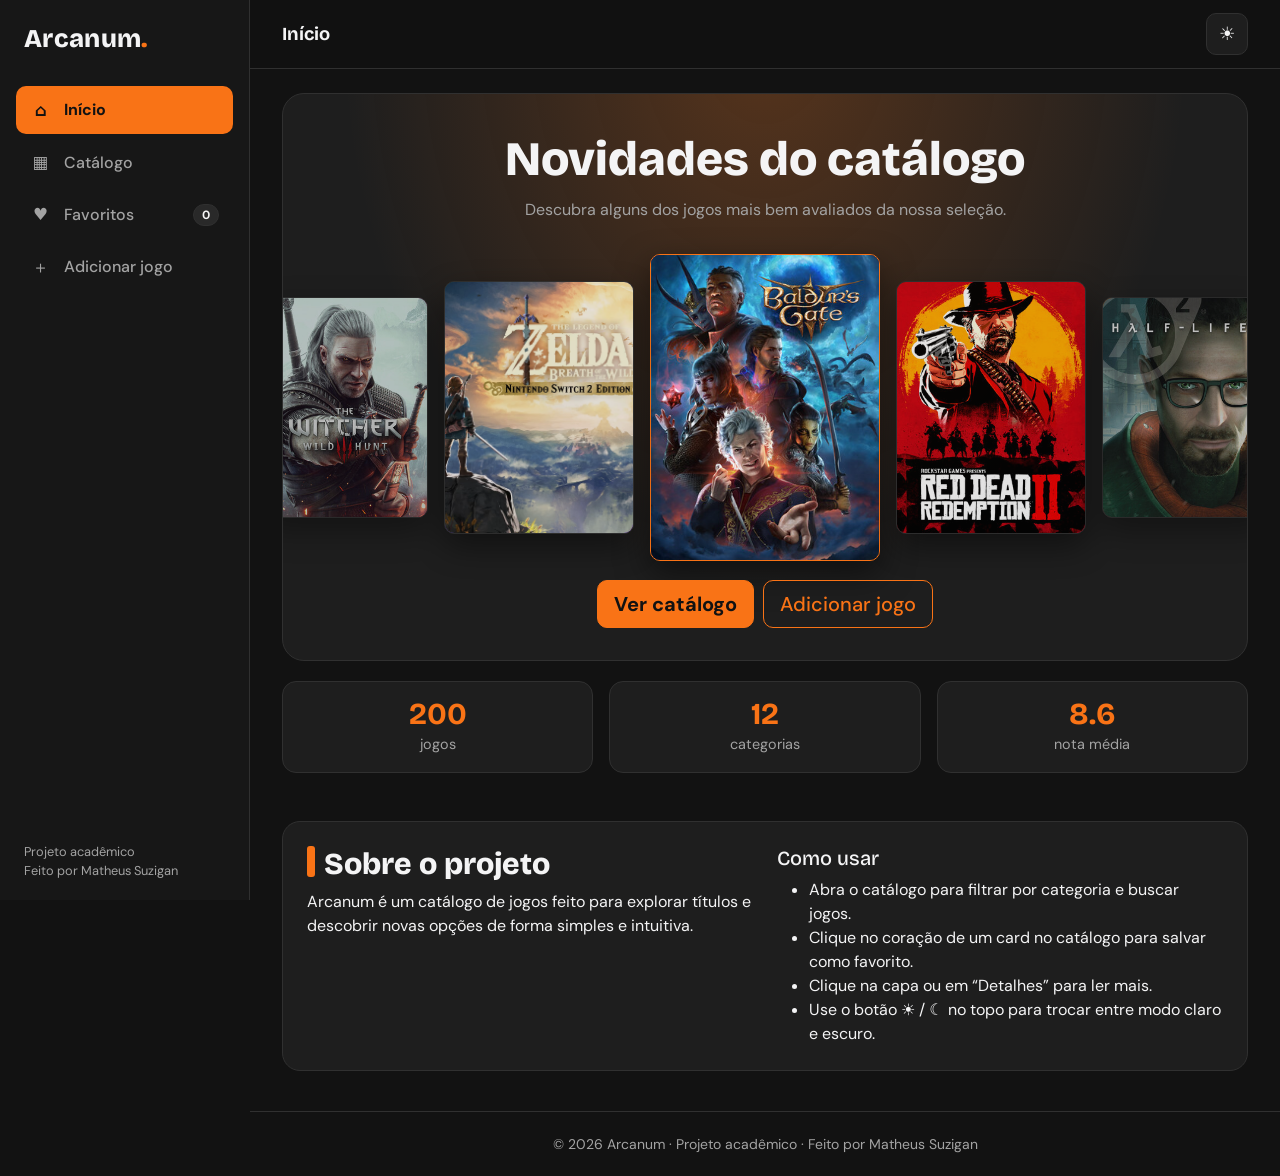
==== commit 82671b10: "atualização 2.9" ====
--- a/index.html
+++ b/index.html
@@ -4,7 +4,7 @@
 <head>
   <meta charset="UTF-8">
   <meta name="viewport" content="width=device-width, initial-scale=1">
-  <meta name="description" content="Catálogo de jogos com busca, categorias, favoritos e descrições.">
+  <meta name="description" content="Catálogo de jogos com busca, categorias e descrições.">
   <title>Arcanum | Catálogo de Jogos</title>
   <link rel="preconnect" href="https://fonts.googleapis.com">
   <link rel="preconnect" href="https://fonts.gstatic.com" crossorigin>
@@ -16,7 +16,7 @@
   <script src="JS/tema.js"></script>
 </head>
 
-<body data-pagina="favoritos">
+<body>
 
   <div class="app">
 
@@ -29,8 +29,8 @@
       <nav class="nav-app">
         <a class="ativo" href="index.html" aria-current="page"><span class="ico" aria-hidden="true">⌂</span>Início</a>
         <a href="catalogo.html"><span class="ico" aria-hidden="true">▦</span>Catálogo</a>
-        <a href="#favoritos"><span class="ico" aria-hidden="true">♥</span>Favoritos <span class="badge rounded-pill"
-            id="contadorFavoritos">0</span></a>
+        <a href="favoritos.html"><span class="ico" aria-hidden="true">♥</span>Favoritos <span
+            class="badge rounded-pill" id="contadorFavoritos">0</span></a>
         <a href="adicionar.html"><span class="ico" aria-hidden="true">＋</span>Adicionar jogo</a>
       </nav>
       <div class="sidebar-rodape">Projeto acadêmico<br>Feito por Matheus Suzigan</div>
@@ -48,13 +48,12 @@
 
       <main>
         <section id="inicio" class="hero-fav" aria-labelledby="fanTitulo">
-          <h2 class="hero-title" id="fanTitulo">Seus jogos favoritos</h2>
-          <p class="hero-sub">Os últimos títulos que você favoritou ficam em destaque aqui.</p>
-          <div class="fan" id="fanFavoritos"></div>
-          <p class="fan-legenda" id="fanLegenda" aria-live="polite"></p>
+          <h2 class="hero-title" id="fanTitulo">Novidades do catálogo</h2>
+          <p class="hero-sub">Descubra alguns dos jogos mais bem avaliados da nossa seleção.</p>
+          <div class="fan" id="fanFavoritos" aria-label="Cinco jogos em destaque"></div>
           <div class="hero-acoes">
             <a href="catalogo.html" class="btn btn-arcanum btn-lg">Ver catálogo</a>
-            <a href="#favoritos" class="btn btn-outline-arcanum btn-lg">Todos os favoritos</a>
+            <a href="adicionar.html" class="btn btn-outline-arcanum btn-lg">Adicionar jogo</a>
           </div>
         </section>
 
@@ -64,34 +63,17 @@
           <div class="stat"><strong id="statNota">0</strong><span>nota média</span></div>
         </div>
 
-        <section id="favoritos" aria-labelledby="tituloFavoritos">
-          <div class="cabecalho-pagina">
-            <h2 class="section-title mb-1" id="tituloFavoritos">Meus favoritos</h2>
-            <p class="text-muted-arcanum mb-0" id="resultadoInfo" aria-live="polite"></p>
-          </div>
-
-          <div class="grade-jogos" id="listaJogos"></div>
-
-          <div class="estado-vazio d-none" id="estadoVazio">
-            <p class="mb-1 fw-bold">Você ainda não favoritou nenhum jogo.</p>
-            <p class="mb-3">Escolha seus preferidos no catálogo e eles aparecem aqui.</p>
-            <a href="catalogo.html" class="btn btn-arcanum">Ir para o catálogo</a>
-          </div>
-        </section>
-
         <section id="sobre" class="sobre">
           <div class="row g-4">
             <div class="col-md-6">
               <h2 class="section-title">Sobre o projeto</h2>
-              <p class="mb-0">Arcanum é um catálogo de jogos feito para que você possa explorar e organizar seus jogos
-                favoritos de forma simples e intuitiva.</p>
+              <p class="mb-0">Arcanum é um catálogo de jogos feito para explorar títulos e descobrir novas opções de forma simples e intuitiva.</p>
             </div>
             <div class="col-md-6">
               <h3 class="h5">Como usar</h3>
               <ul class="mb-0">
                 <li>Abra o catálogo para filtrar por categoria e buscar jogos.</li>
-                <li>Clique no coração de um card para favoritar.</li>
-                <li>Os favoritos aparecem nesta página inicial.</li>
+                <li>Clique no coração de um card no catálogo para salvar como favorito.</li>
                 <li>Clique na capa ou em “Detalhes” para ler mais.</li>
                 <li>Use o botão ☀ / ☾ no topo para trocar entre modo claro e escuro.</li>
               </ul>
@@ -111,9 +93,7 @@
       <div class="modal-content">
         <button type="button" class="btn-close" data-bs-dismiss="modal" aria-label="Fechar"></button>
         <div class="row g-0">
-          <div class="col-md-5 modal-capa-col">
-            <div class="capa modal-capa" id="modalCapa"></div>
-          </div>
+          <div class="col-md-5 modal-capa-col"><div class="capa modal-capa" id="modalCapa"></div></div>
           <div class="col-md-7 p-4 d-flex flex-column">
             <h2 class="h3 pe-4" id="modalTitulo"></h2>
             <div class="tags mb-3" id="modalTags"></div>
--- a/CSS/style.css
+++ b/CSS/style.css
@@ -899,6 +899,78 @@
   color: #b91c1c;
 }
 
+.fan-carousel {
+  position: relative;
+  display: flex;
+  align-items: center;
+  justify-content: center;
+  width: 100%;
+}
+
+.fan-seta {
+  position: absolute;
+  z-index: 5;
+  top: 50%;
+  width: 42px;
+  height: 42px;
+  transform: translateY(-50%);
+  border: 1px solid var(--borda);
+  border-radius: 50%;
+  background: rgba(18, 18, 18, .82);
+  color: #fff;
+  font-size: 2rem;
+  line-height: 32px;
+  cursor: pointer;
+  transition: background .2s, border-color .2s, transform .2s;
+}
+
+.fan-seta:hover {
+  background: var(--destaque);
+  border-color: var(--destaque);
+  color: var(--on-destaque);
+  transform: translateY(-50%) scale(1.08);
+}
+
+.fan-anterior { left: .25rem; }
+.fan-proximo { right: .25rem; }
+
+.fan-dots {
+  display: flex;
+  justify-content: center;
+  gap: .45rem;
+  margin: -.55rem 0 1.15rem;
+}
+
+.fan-dot {
+  width: 8px;
+  height: 8px;
+  padding: 0;
+  border: 0;
+  border-radius: 999px;
+  background: var(--texto-suave);
+  opacity: .55;
+  transition: width .2s, opacity .2s, background .2s;
+}
+
+.fan-dot.ativo {
+  width: 24px;
+  background: var(--destaque);
+  opacity: 1;
+}
+
+.fan-card {
+  transition: transform .35s ease, opacity .35s ease, border-color .2s;
+}
+
+.fan-card[data-d="1"] { opacity: .88; }
+.fan-card[data-d="2"] { opacity: .72; }
+
+@media (max-width: 575.98px) {
+  .fan-seta { width: 36px; height: 36px; }
+  .fan-anterior { left: 0; }
+  .fan-proximo { right: 0; }
+}
+
 @media (prefers-reduced-motion: reduce) {
   * {
     transition: none !important;
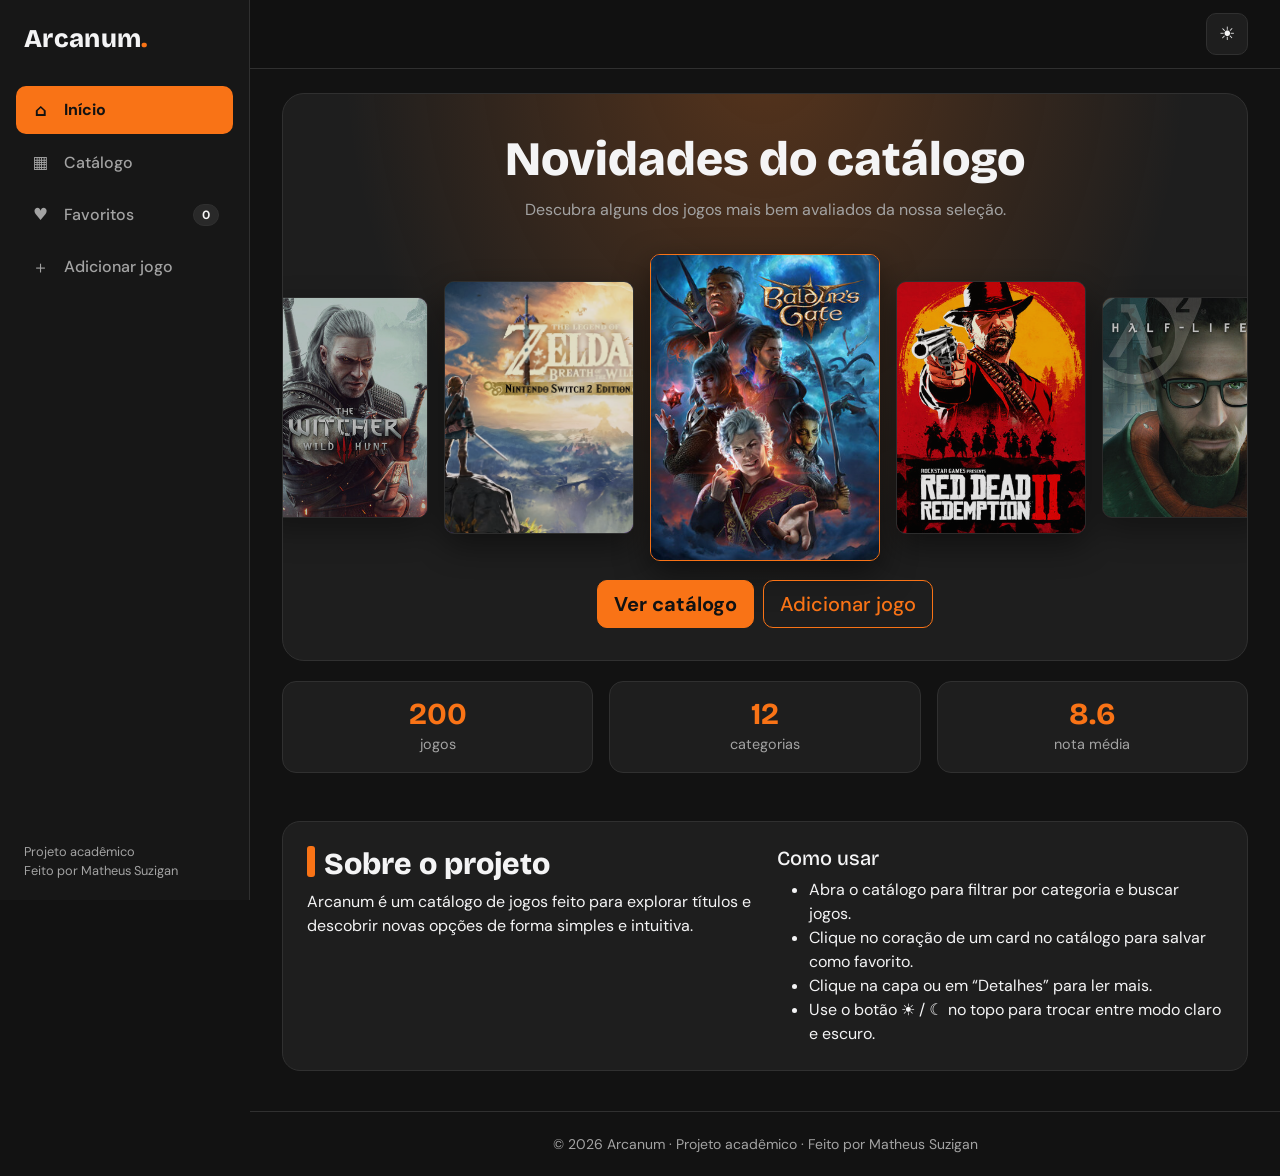
==== commit 7231409d: "atualização 3.0" ====
--- a/index.html
+++ b/index.html
@@ -40,7 +40,6 @@
       <header class="topbar">
         <button type="button" class="btn-icone d-lg-none" data-bs-toggle="offcanvas" data-bs-target="#menu"
           aria-controls="menu" aria-label="Abrir menu">☰</button>
-        <h1>Início</h1>
         <span class="espaco"></span>
         <button type="button" class="btn-icone" id="btnTema" aria-label="Ativar modo claro"><span class="tema-icone"
             aria-hidden="true">☀</span></button>
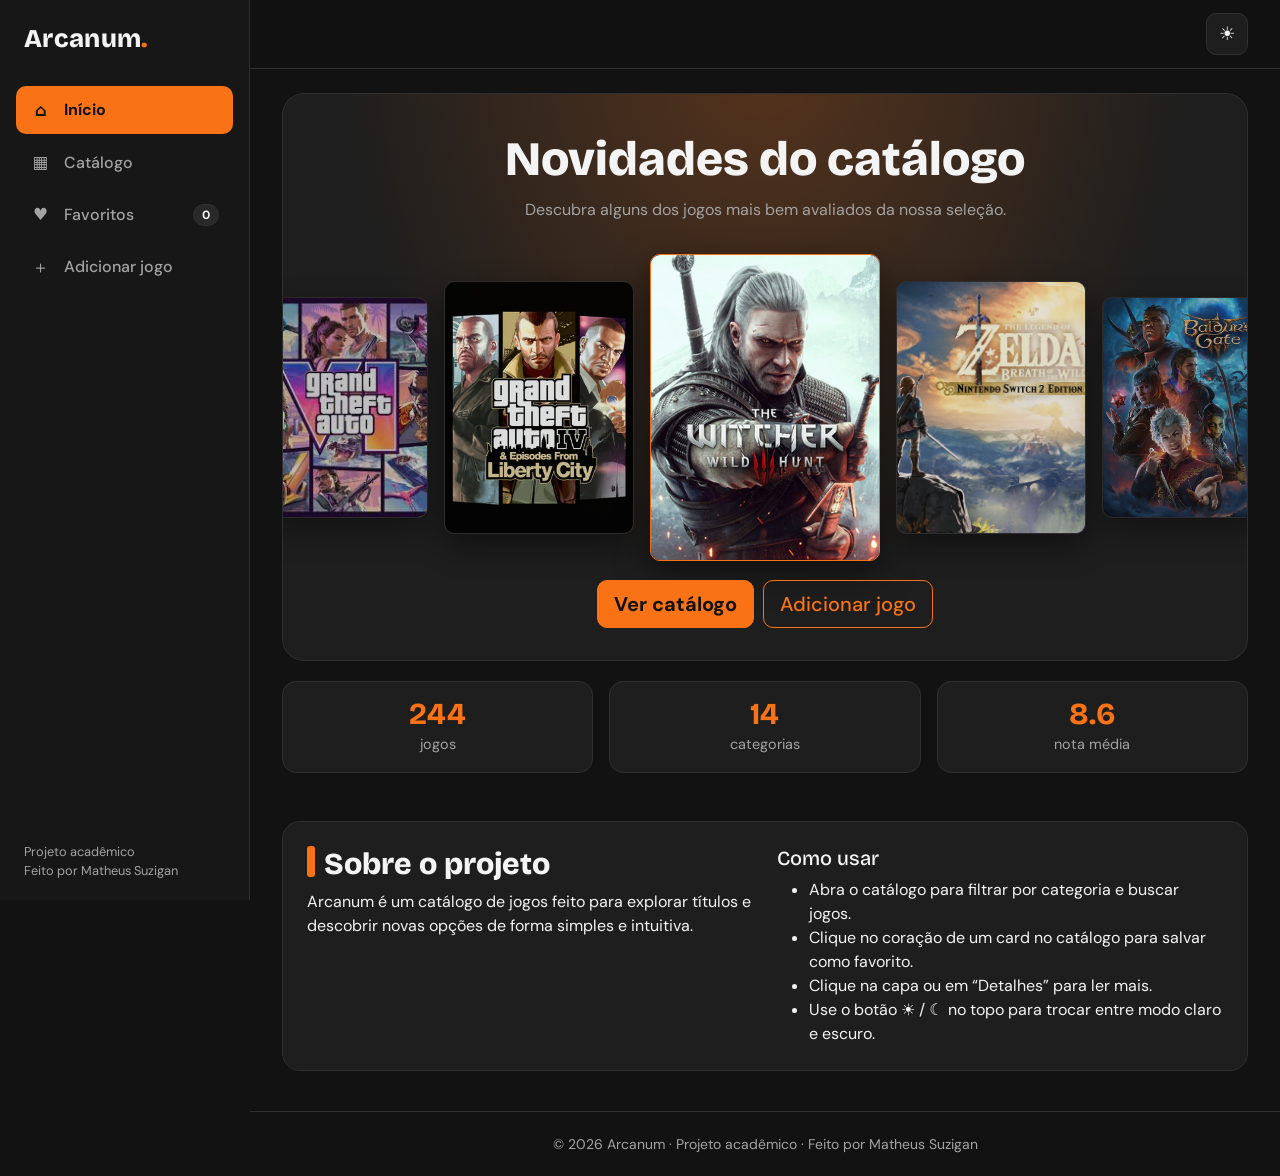
==== commit edb96071: "atualização 3.2" ====
--- a/index.html
+++ b/index.html
@@ -110,7 +110,7 @@
   </div>
 
   <script src="https://cdn.jsdelivr.net/npm/bootstrap@5.3.3/dist/js/bootstrap.bundle.min.js"></script>
-  <script src="JS/index.js"></script>
+  <script src="JS/jogos.js"></script>
   <script src="JS/app.js"></script>
 </body>
 
